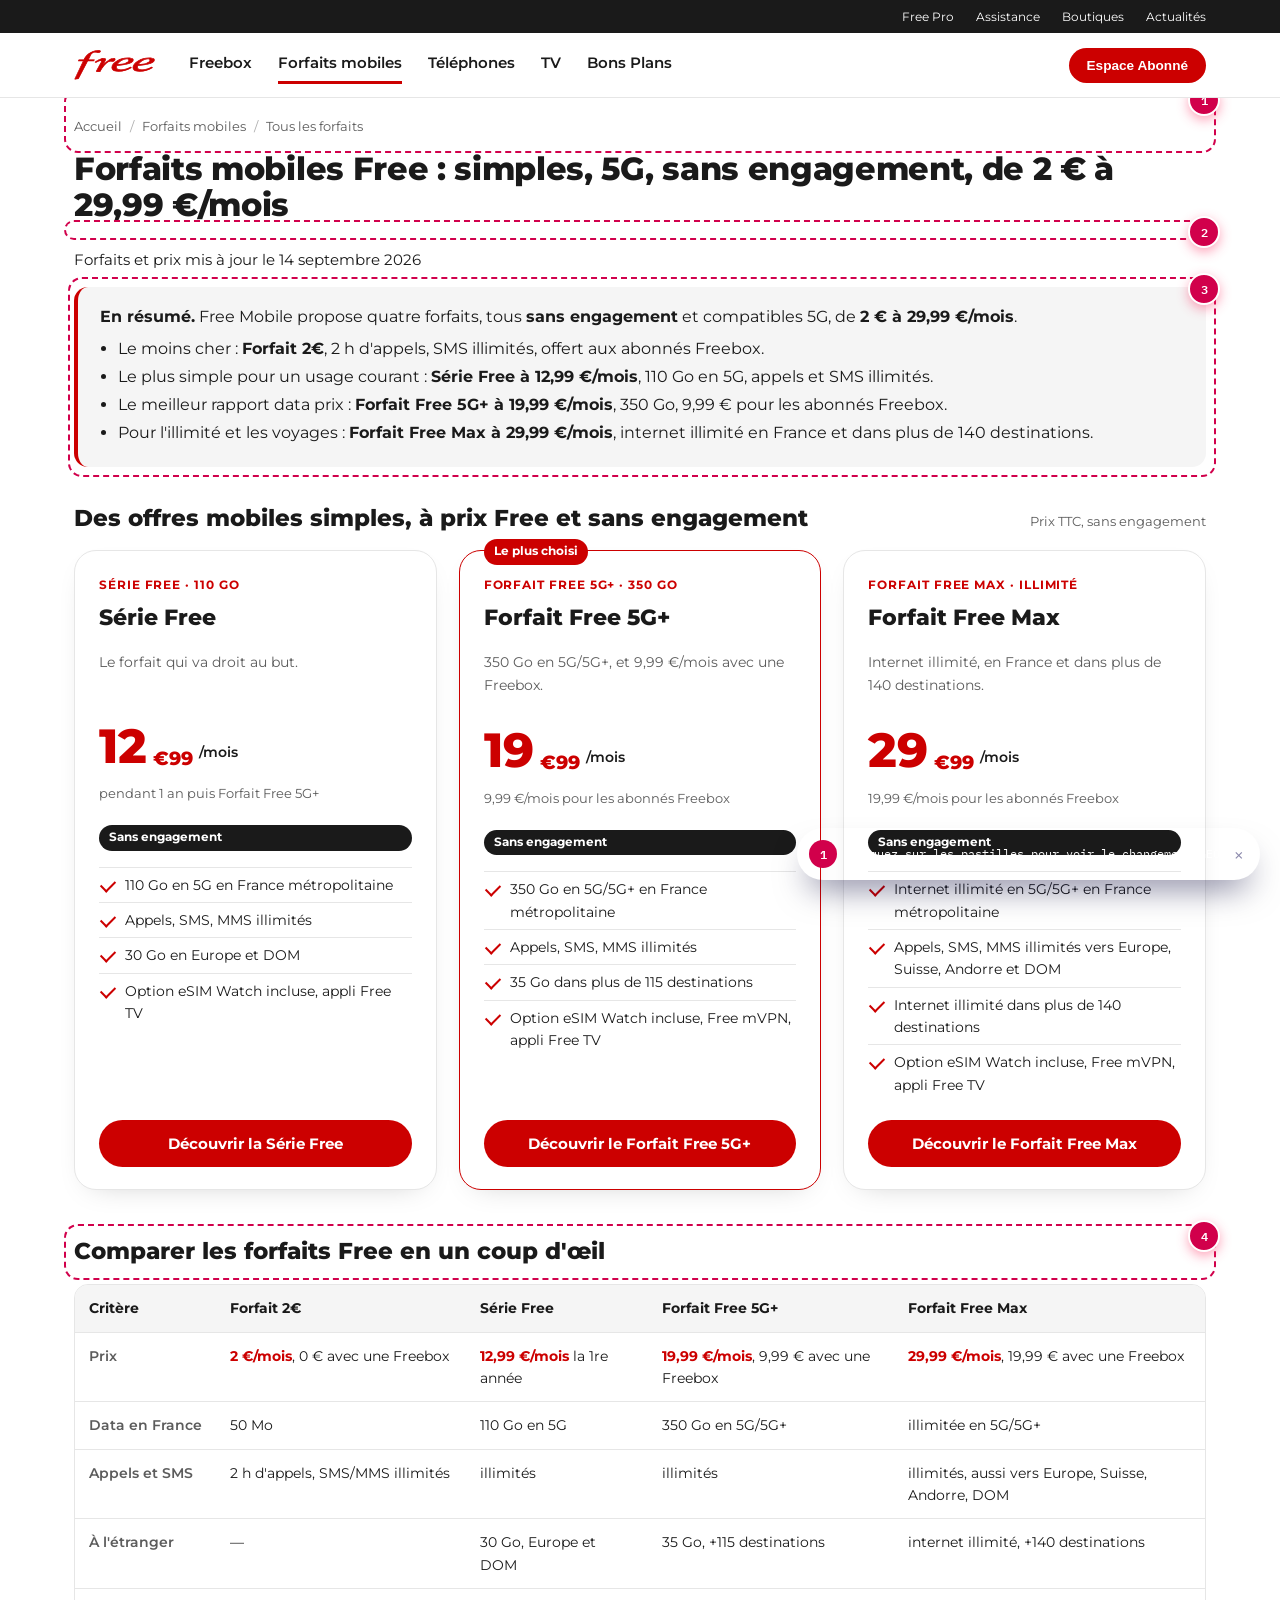
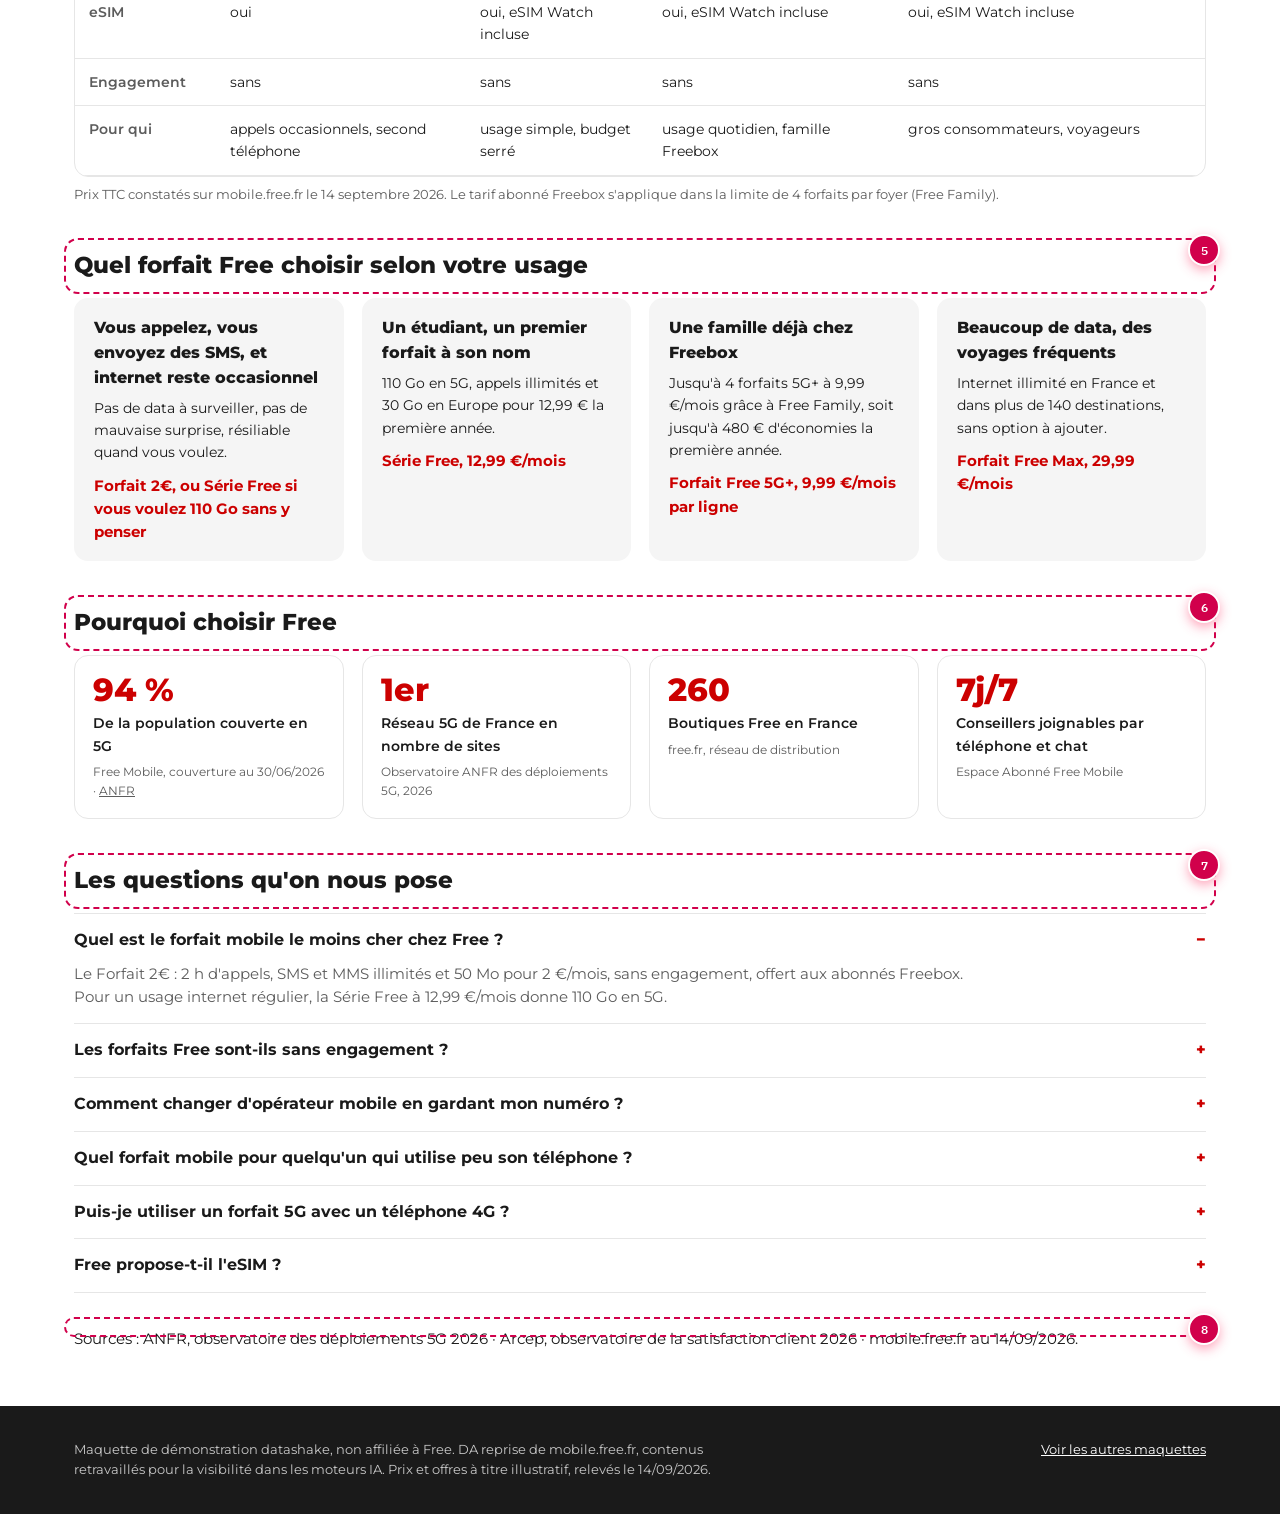
==== forfaits.html @ fc4e701f "Maquettes GEO friendly Free : Freebox, forfaits, guide Co-Authored-By: Claude Fable 5.1 <noreply@ant" ====
<!doctype html>
<html lang="fr">
<head>
<meta charset="utf-8">
<meta name="viewport" content="width=device-width, initial-scale=1.0">
<title>Forfaits mobiles Free : 5G, sans engagement, de 2 € à 29,99 €/mois — maquette GEO datashake</title>
<meta name="description" content="Maquette datashake de la page forfaits de mobile.free.fr : DA d'origine conservée, contenu retravaillé pour être lu et cité par ChatGPT, Gemini et les AI Overviews de Google.">
<meta name="robots" content="noindex, nofollow">
<link rel="canonical" href="https://mobile.free.fr/">
<meta property="article:modified_time" content="2026-09-14T09:00:00+02:00">
<link rel="stylesheet" href="assets/free.css">

<script type="application/ld+json">
{"@context":"https://schema.org","@type":"BreadcrumbList","itemListElement":[
 {"@type":"ListItem","position":1,"name":"Accueil","item":"https://www.free.fr/"},
 {"@type":"ListItem","position":2,"name":"Forfaits mobiles","item":"https://mobile.free.fr/"},
 {"@type":"ListItem","position":3,"name":"Tous les forfaits","item":"https://mobile.free.fr/#offres"}]}
</script>
<script type="application/ld+json">
{"@context":"https://schema.org","@type":"WebPage","name":"Forfaits mobiles Free : 5G, sans engagement","url":"https://mobile.free.fr/","dateModified":"2026-09-14","publisher":{"@type":"Organization","name":"Free Mobile","url":"https://mobile.free.fr/","parentOrganization":{"@type":"Organization","name":"Free","sameAs":["https://fr.wikipedia.org/wiki/Free_Mobile","https://www.wikidata.org/wiki/Q3089084"]}},
 "mainEntity":{"@type":"ItemList","numberOfItems":4,"itemListElement":[
  {"@type":"ListItem","position":1,"item":{"@type":"Product","name":"Forfait 2€","brand":{"@type":"Brand","name":"Free Mobile"},"description":"2 h d'appels, SMS et MMS illimités, 50 Mo, sans engagement. Gratuit pour les abonnés Freebox.","offers":{"@type":"Offer","price":"2.00","priceCurrency":"EUR","description":"2 €/mois, sans engagement","availability":"https://schema.org/InStock"}}},
  {"@type":"ListItem","position":2,"item":{"@type":"Product","name":"Série Free 110 Go","brand":{"@type":"Brand","name":"Free Mobile"},"description":"110 Go en 5G, appels SMS MMS illimités, 30 Go en Europe et DOM, sans engagement.","offers":{"@type":"Offer","price":"12.99","priceCurrency":"EUR","description":"12,99 €/mois pendant 1 an puis Forfait Free 5G+, sans engagement","availability":"https://schema.org/InStock"}}},
  {"@type":"ListItem","position":3,"item":{"@type":"Product","name":"Forfait Free 5G+ 350 Go","brand":{"@type":"Brand","name":"Free Mobile"},"description":"350 Go en 5G/5G+, appels SMS MMS illimités, 35 Go dans plus de 115 destinations, eSIM Watch incluse, sans engagement.","offers":{"@type":"Offer","price":"19.99","priceCurrency":"EUR","description":"19,99 €/mois, 9,99 €/mois pour les abonnés Freebox, sans engagement","availability":"https://schema.org/InStock"}}},
  {"@type":"ListItem","position":4,"item":{"@type":"Product","name":"Forfait Free Max","brand":{"@type":"Brand","name":"Free Mobile"},"description":"Internet illimité en 5G/5G+, appels SMS MMS illimités, internet illimité dans plus de 140 destinations, sans engagement.","offers":{"@type":"Offer","price":"29.99","priceCurrency":"EUR","description":"29,99 €/mois, 19,99 €/mois pour les abonnés Freebox, sans engagement","availability":"https://schema.org/InStock"}}}]}}
</script>
<script type="application/ld+json">
{"@context":"https://schema.org","@type":"FAQPage","mainEntity":[
 {"@type":"Question","name":"Quel est le forfait mobile le moins cher chez Free ?","acceptedAnswer":{"@type":"Answer","text":"Le Forfait 2€ : 2 h d'appels, SMS et MMS illimités et 50 Mo pour 2 €/mois, sans engagement, offert aux abonnés Freebox. Pour un usage internet régulier, la Série Free à 12,99 €/mois donne 110 Go en 5G."}},
 {"@type":"Question","name":"Les forfaits Free sont-ils sans engagement ?","acceptedAnswer":{"@type":"Answer","text":"Oui, les quatre forfaits Free Mobile sont sans engagement et résiliables à tout moment, sans frais."}},
 {"@type":"Question","name":"Comment changer d'opérateur mobile en gardant mon numéro ?","acceptedAnswer":{"@type":"Answer","text":"Appelez le 3179 (gratuit) pour obtenir votre RIO, renseignez-le à la souscription : Free porte votre numéro et résilie votre ancien opérateur à votre place, en général sous 3 jours ouvrés."}},
 {"@type":"Question","name":"Quel forfait mobile pour quelqu'un qui utilise peu son téléphone ?","acceptedAnswer":{"@type":"Answer","text":"Le Forfait 2€ si vous appelez peu et n'utilisez presque pas internet, la Série Free à 12,99 €/mois si vous voulez de l'internet illimité en appels et 110 Go sans jamais y penser."}},
 {"@type":"Question","name":"Puis-je utiliser un forfait 5G avec un téléphone 4G ?","acceptedAnswer":{"@type":"Answer","text":"Oui. Un forfait Free 5G+ fonctionne sur un téléphone 4G, en 4G. La 5G s'active automatiquement le jour où vous changez de téléphone, sans changer de forfait."}},
 {"@type":"Question","name":"Free propose-t-il l'eSIM ?","acceptedAnswer":{"@type":"Answer","text":"Oui, l'eSIM est disponible sur tous les forfaits Free, activable en quelques minutes depuis l'Espace Abonné, et l'option eSIM Watch est incluse dans les forfaits Série Free, 5G+ et Free Max."}}]}
</script>
</head>
<body>

<div class="f-top"><div class="wrap"><span>Free Pro</span><span>Assistance</span><span>Boutiques</span><span>Actualités</span></div></div>
<header class="f-header"><div class="wrap">
  <a class="f-logo" href="#" aria-label="Free"><img src="assets/logo-free.svg" alt="Free"></a>
  <nav class="f-nav" aria-label="Navigation principale"><span>Freebox</span><span class="on">Forfaits mobiles</span><span>Téléphones</span><span>TV</span><span>Bons Plans</span></nav>
  <button class="cta" type="button">Espace Abonné</button>
</div></header>

<main class="wrap">

  <nav class="breadcrumb geo-mark" aria-label="Fil d'Ariane">
    <button class="geo-badge" type="button" data-tooltip="t1" aria-expanded="false">1</button>
    <div class="geo-tooltip" id="t1" role="tooltip">
      <span class="kind">Structure + code</span>
      <strong>Fil d'Ariane visible et balisé</strong>
      <p>mobile.free.fr est un site à part, sans lien de structure avec free.fr. Le fil d'Ariane, doublé d'un <code>BreadcrumbList</code>, rattache la page à l'entité Free et donne aux IA le chemin Accueil &gt; Forfaits mobiles.</p>
    </div>
    <a href="#">Accueil</a><span class="sep">/</span><a href="#">Forfaits mobiles</a><span class="sep">/</span><span>Tous les forfaits</span>
  </nav>

  <h1>Forfaits mobiles Free : simples, 5G, sans engagement, de 2 € à 29,99 €/mois</h1>

  <p class="updated geo-mark">
    <button class="geo-badge" type="button" data-tooltip="t2" aria-expanded="false">2</button>
    <div class="geo-tooltip" id="t2" role="tooltip">
      <span class="kind">Fraîcheur</span>
      <strong>Date de mise à jour affichée et balisée</strong>
      <p>Les prix des forfaits bougent tous les mois. Une date visible, en <code>&lt;time&gt;</code> et en <code>dateModified</code>, dit aux IA que la page est à jour et évite qu'elles recopient un prix périmé lu chez un affilié.</p>
    </div>
    Forfaits et prix mis à jour le <time datetime="2026-09-14">14 septembre 2026</time>
  </p>

  <div class="quick geo-mark">
    <button class="geo-badge" type="button" data-tooltip="t3" aria-expanded="false">3</button>
    <div class="geo-tooltip" id="t3" role="tooltip">
      <span class="kind">Sémantique</span>
      <strong>Résumé rapide en tête de page</strong>
      <p>La réponse à « quel est le meilleur forfait mobile », « le moins cher », « sans engagement » tient en cinq lignes, en tête de page, avant les cartes. C'est ce qu'une IA lit en premier et recopie. Aujourd'hui ChatGPT classe Free 5e sur ce prompt derrière Prixtel, B&amp;You, Sosh et RED.</p>
    </div>
    <strong>En résumé.</strong> Free Mobile propose quatre forfaits, tous <strong>sans engagement</strong> et compatibles 5G, de <strong>2 € à 29,99 €/mois</strong>.
    <ul>
      <li>Le moins cher : <strong>Forfait 2€</strong>, 2 h d'appels, SMS illimités, offert aux abonnés Freebox.</li>
      <li>Le plus simple pour un usage courant : <strong>Série Free à 12,99 €/mois</strong>, 110 Go en 5G, appels et SMS illimités.</li>
      <li>Le meilleur rapport data prix : <strong>Forfait Free 5G+ à 19,99 €/mois</strong>, 350 Go, 9,99 € pour les abonnés Freebox.</li>
      <li>Pour l'illimité et les voyages : <strong>Forfait Free Max à 29,99 €/mois</strong>, internet illimité en France et dans plus de 140 destinations.</li>
    </ul>
  </div>

  <div class="section-head" id="offres"><h2>Des offres mobiles simples, à prix Free et sans engagement</h2><span class="cond">Prix TTC, sans engagement</span></div>
  <div class="cards">
    <article class="card">
      <span class="eyebrow">Série Free · 110 Go</span><h3>Série Free</h3><p class="sub">Le forfait qui va droit au but.</p>
      <div class="price"><span class="big">12</span><span class="cents">€99</span><span class="per">/mois</span></div>
      <p class="cond">pendant 1 an puis Forfait Free 5G+</p><span class="badge">Sans engagement</span>
      <ul><li>110 Go en 5G en France métropolitaine</li><li>Appels, SMS, MMS illimités</li><li>30 Go en Europe et DOM</li><li>Option eSIM Watch incluse, appli Free TV</li></ul>
      <a class="btn" href="#">Découvrir la Série Free</a>
    </article>
    <article class="card star">
      <span class="ribbon">Le plus choisi</span>
      <span class="eyebrow">Forfait Free 5G+ · 350 Go</span><h3>Forfait Free 5G+</h3><p class="sub">350 Go en 5G/5G+, et 9,99 €/mois avec une Freebox.</p>
      <div class="price"><span class="big">19</span><span class="cents">€99</span><span class="per">/mois</span></div>
      <p class="cond">9,99 €/mois pour les abonnés Freebox</p><span class="badge">Sans engagement</span>
      <ul><li>350 Go en 5G/5G+ en France métropolitaine</li><li>Appels, SMS, MMS illimités</li><li>35 Go dans plus de 115 destinations</li><li>Option eSIM Watch incluse, Free mVPN, appli Free TV</li></ul>
      <a class="btn" href="#">Découvrir le Forfait Free 5G+</a>
    </article>
    <article class="card">
      <span class="eyebrow">Forfait Free Max · illimité</span><h3>Forfait Free Max</h3><p class="sub">Internet illimité, en France et dans plus de 140 destinations.</p>
      <div class="price"><span class="big">29</span><span class="cents">€99</span><span class="per">/mois</span></div>
      <p class="cond">19,99 €/mois pour les abonnés Freebox</p><span class="badge">Sans engagement</span>
      <ul><li>Internet illimité en 5G/5G+ en France métropolitaine</li><li>Appels, SMS, MMS illimités vers Europe, Suisse, Andorre et DOM</li><li>Internet illimité dans plus de 140 destinations</li><li>Option eSIM Watch incluse, Free mVPN, appli Free TV</li></ul>
      <a class="btn" href="#">Découvrir le Forfait Free Max</a>
    </article>
  </div>

  <div class="section-head geo-mark" style="margin-top:44px">
    <button class="geo-badge" type="button" data-tooltip="t4" aria-expanded="false">4</button>
    <div class="geo-tooltip" id="t4" role="tooltip">
      <span class="kind">Sémantique + structure</span>
      <strong>Tableau comparatif en HTML, Forfait 2€ compris</strong>
      <p>La page d'origine met en avant trois forfaits et renvoie le Forfait 2€ dans un onglet chargé en JavaScript. Un <code>&lt;table&gt;</code> HTML avec les quatre forfaits et une ligne par critère donne aux IA la matière exacte pour répondre « compare-moi les forfaits » et « quel forfait à moins de 5 euros ».</p>
    </div>
    <h2>Comparer les forfaits Free en un coup d'œil</h2>
  </div>
  <div class="table-wrap">
    <table class="compare">
      <thead><tr><th>Critère</th><th>Forfait 2€</th><th>Série Free</th><th>Forfait Free 5G+</th><th>Forfait Free Max</th></tr></thead>
      <tbody>
        <tr><th>Prix</th><td><strong>2 €/mois</strong>, 0 € avec une Freebox</td><td><strong>12,99 €/mois</strong> la 1re année</td><td><strong>19,99 €/mois</strong>, 9,99 € avec une Freebox</td><td><strong>29,99 €/mois</strong>, 19,99 € avec une Freebox</td></tr>
        <tr><th>Data en France</th><td>50 Mo</td><td>110 Go en 5G</td><td>350 Go en 5G/5G+</td><td>illimitée en 5G/5G+</td></tr>
        <tr><th>Appels et SMS</th><td>2 h d'appels, SMS/MMS illimités</td><td>illimités</td><td>illimités</td><td>illimités, aussi vers Europe, Suisse, Andorre, DOM</td></tr>
        <tr><th>À l'étranger</th><td>—</td><td>30 Go, Europe et DOM</td><td>35 Go, +115 destinations</td><td>internet illimité, +140 destinations</td></tr>
        <tr><th>eSIM</th><td>oui</td><td>oui, eSIM Watch incluse</td><td>oui, eSIM Watch incluse</td><td>oui, eSIM Watch incluse</td></tr>
        <tr><th>Engagement</th><td>sans</td><td>sans</td><td>sans</td><td>sans</td></tr>
        <tr><th>Pour qui</th><td>appels occasionnels, second téléphone</td><td>usage simple, budget serré</td><td>usage quotidien, famille Freebox</td><td>gros consommateurs, voyageurs</td></tr>
      </tbody>
    </table>
  </div>
  <p class="caption">Prix TTC constatés sur mobile.free.fr le 14 septembre 2026. Le tarif abonné Freebox s'applique dans la limite de 4 forfaits par foyer (Free Family).</p>

  <div class="section-head geo-mark" style="margin-top:44px">
    <button class="geo-badge" type="button" data-tooltip="t5" aria-expanded="false">5</button>
    <div class="geo-tooltip" id="t5" role="tooltip">
      <span class="kind">Sémantique</span>
      <strong>Une réponse par profil d'usage</strong>
      <p>« Quel forfait quand on utilise peu son téléphone », « pour un senior », « pour un étudiant », « pour toute la famille » : autant de prompts sans réponse sur mobile.free.fr. Quatre blocs, une recommandation nette chacun, écrits comme une IA répond.</p>
    </div>
    <h2>Quel forfait Free choisir selon votre usage</h2>
  </div>
  <div class="who" style="grid-template-columns:repeat(4,1fr)">
    <div><h3>Vous appelez, vous envoyez des SMS, et internet reste occasionnel</h3><p>Pas de data à surveiller, pas de mauvaise surprise, résiliable quand vous voulez.</p><span class="pick">Forfait 2€, ou Série Free si vous voulez 110 Go sans y penser</span></div>
    <div><h3>Un étudiant, un premier forfait à son nom</h3><p>110 Go en 5G, appels illimités et 30 Go en Europe pour 12,99 € la première année.</p><span class="pick">Série Free, 12,99 €/mois</span></div>
    <div><h3>Une famille déjà chez Freebox</h3><p>Jusqu'à 4 forfaits 5G+ à 9,99 €/mois grâce à Free Family, soit jusqu'à 480 € d'économies la première année.</p><span class="pick">Forfait Free 5G+, 9,99 €/mois par ligne</span></div>
    <div><h3>Beaucoup de data, des voyages fréquents</h3><p>Internet illimité en France et dans plus de 140 destinations, sans option à ajouter.</p><span class="pick">Forfait Free Max, 29,99 €/mois</span></div>
  </div>

  <div class="section-head geo-mark" style="margin-top:44px">
    <button class="geo-badge" type="button" data-tooltip="t6" aria-expanded="false">6</button>
    <div class="geo-tooltip" id="t6" role="tooltip">
      <span class="kind">Autorité</span>
      <strong>Chiffres sourcés</strong>
      <p>Sur « quel opérateur a le meilleur réseau », ChatGPT cite l'Arcep et classe Free 4e. Les chiffres réseau de Free, sourcés Arcep et ANFR, remettent la marque dans la réponse au lieu de la laisser aux comparateurs.</p>
    </div>
    <h2>Pourquoi choisir Free</h2>
  </div>
  <div class="facts">
    <div class="fact"><div class="n">94 %</div><div class="l">De la population couverte en 5G</div><div class="s">Free Mobile, couverture au 30/06/2026 · <a href="https://www.anfr.fr" rel="nofollow">ANFR</a></div></div>
    <div class="fact"><div class="n">1er</div><div class="l">Réseau 5G de France en nombre de sites</div><div class="s">Observatoire ANFR des déploiements 5G, 2026</div></div>
    <div class="fact"><div class="n">260</div><div class="l">Boutiques Free en France</div><div class="s">free.fr, réseau de distribution</div></div>
    <div class="fact"><div class="n">7j/7</div><div class="l">Conseillers joignables par téléphone et chat</div><div class="s">Espace Abonné Free Mobile</div></div>
  </div>

  <div class="section-head geo-mark" style="margin-top:44px">
    <button class="geo-badge" type="button" data-tooltip="t7" aria-expanded="false">7</button>
    <div class="geo-tooltip" id="t7" role="tooltip">
      <span class="kind">Sémantique + code</span>
      <strong>FAQ réécrite sur les vraies questions, balisée FAQPage</strong>
      <p>La FAQ d'origine parle des montres connectées et de Free Flex. Celle-ci reprend les prompts mesurés : le moins cher, sans engagement, changer d'opérateur, peu d'usage, 5G avec un téléphone 4G, eSIM. Réponses en deux phrases, doublées d'un schéma <code>FAQPage</code>.</p>
    </div>
    <h2>Les questions qu'on nous pose</h2>
  </div>
  <div class="faq">
    <details open><summary>Quel est le forfait mobile le moins cher chez Free ?</summary><p>Le Forfait 2€ : 2 h d'appels, SMS et MMS illimités et 50 Mo pour 2 €/mois, sans engagement, offert aux abonnés Freebox. Pour un usage internet régulier, la Série Free à 12,99 €/mois donne 110 Go en 5G.</p></details>
    <details><summary>Les forfaits Free sont-ils sans engagement ?</summary><p>Oui, les quatre forfaits Free Mobile sont sans engagement et résiliables à tout moment, sans frais.</p></details>
    <details><summary>Comment changer d'opérateur mobile en gardant mon numéro ?</summary><p>Appelez le 3179 (gratuit) pour obtenir votre RIO et renseignez-le à la souscription. Free porte votre numéro et résilie votre ancien opérateur à votre place, en général sous 3 jours ouvrés.</p></details>
    <details><summary>Quel forfait mobile pour quelqu'un qui utilise peu son téléphone ?</summary><p>Le Forfait 2€ si vous appelez peu et n'utilisez presque pas internet, la Série Free à 12,99 €/mois si vous voulez des appels illimités et 110 Go sans jamais y penser.</p></details>
    <details><summary>Puis-je utiliser un forfait 5G avec un téléphone 4G ?</summary><p>Oui. Un forfait Free 5G+ fonctionne sur un téléphone 4G, en 4G. La 5G s'active automatiquement le jour où vous changez de téléphone, sans changer de forfait.</p></details>
    <details><summary>Free propose-t-il l'eSIM ?</summary><p>Oui, l'eSIM est disponible sur tous les forfaits Free, activable en quelques minutes depuis l'Espace Abonné, et l'option eSIM Watch est incluse dans la Série Free, le Forfait Free 5G+ et le Forfait Free Max.</p></details>
  </div>

  <p class="sources geo-mark" style="margin-top:34px">
    <button class="geo-badge" type="button" data-tooltip="t8" aria-expanded="false">8</button>
    <div class="geo-tooltip" id="t8" role="tooltip">
      <span class="kind">Code</span>
      <strong>Données structurées Product, Offer et Organization</strong>
      <p>mobile.free.fr ne porte aucune donnée structurée. Ici chaque forfait est un <code>Product</code> avec son <code>Offer</code>, la page un <code>WebPage</code> daté, et Free Mobile une <code>Organization</code> rattachée à Free et à Wikidata. C'est ce qui permet à une IA de citer 19,99 € plutôt que le prix d'un comparateur.</p>
    </div>
    Sources : ANFR, observatoire des déploiements 5G 2026 · Arcep, observatoire de la satisfaction client 2026 · mobile.free.fr au 14/09/2026.
  </p>
</main>

<footer><div class="wrap">
  <div class="note">Maquette de démonstration datashake, non affiliée à Free. DA reprise de mobile.free.fr, contenus retravaillés pour la visibilité dans les moteurs IA. Prix et offres à titre illustratif, relevés le 14/09/2026.</div>
  <div><a href="index.html" style="color:#fff">Voir les autres maquettes</a></div>
</div></footer>

<div class="geo-hint" id="geo-hint">
  <span class="demo">1</span>
  <span>Cliquez sur les pastilles pour voir le changement GEO</span>
  <button type="button" aria-label="Fermer">&times;</button>
</div>

<script>


  const hint = document.getElementById('geo-hint');
  const dismissHint = () => { if (hint) hint.classList.add('gone'); };
  if (hint) hint.querySelector('button').addEventListener('click', (e) => { e.stopPropagation(); dismissHint(); });

  document.querySelectorAll('.geo-badge').forEach(btn => {
    btn.setAttribute('title', 'Cliquez pour voir le changement GEO');
    btn.addEventListener('click', (e) => {
      e.stopPropagation();
      document.body.classList.add('geo-seen');
      dismissHint();
      const id = btn.getAttribute('data-tooltip');
      const tip = document.getElementById(id);
      const wasOpen = tip.classList.contains('open');
      document.querySelectorAll('.geo-tooltip.open').forEach(t => t.classList.remove('open'));
      document.querySelectorAll('.geo-badge').forEach(b => b.setAttribute('aria-expanded','false'));
      if (!wasOpen) {
        tip.classList.add('open');
        btn.setAttribute('aria-expanded','true');
      }
    });
  });
  document.querySelectorAll('.geo-tooltip').forEach(t => t.addEventListener('click', e => e.stopPropagation()));
  document.addEventListener('click', () => {
    document.querySelectorAll('.geo-tooltip.open').forEach(t => t.classList.remove('open'));
    document.querySelectorAll('.geo-badge').forEach(b => b.setAttribute('aria-expanded','false'));
  });
</script>

</body>
</html>
---- assets/free.css ----
/* Maquette datashake : reprise de la DA free.fr (Montserrat, rouge #CC0000, cartes blanches sur gris clair). Non affiliee a Free. */
@import url('https://fonts.googleapis.com/css2?family=Montserrat:wght@400;500;600;700;800&family=IBM+Plex+Mono:wght@500;600&display=swap');
:root{
  --red:#cc0000; --red-dark:#a30000; --ink:#1a1a1a; --ink-soft:#5c5c5c; --line:#e6e6e6; --paper:#f5f5f5; --white:#fff;
  --geo:#d1004b; --geo-dark:#a30039; --geo-soft:#fff0f4; --geo-line:#ffb9cd;
  --radius-s:8px; --radius-m:14px; --radius-l:22px;
}
*{box-sizing:border-box}
html,body{overflow-x:clip}
body{margin:0;background:var(--white);color:var(--ink);font-family:'Montserrat',system-ui,sans-serif;font-size:15px;line-height:1.55}
a{color:inherit}
.wrap{max-width:1180px;margin:0 auto;padding:0 24px}
/* header */
.f-top{background:var(--ink);color:#fff;font-size:.78rem;padding:7px 0}
.f-top .wrap{display:flex;justify-content:flex-end;gap:22px}
.f-header{border-bottom:1px solid var(--line);position:sticky;top:0;background:#fff;z-index:50}
.f-header .wrap{display:flex;align-items:center;gap:34px;height:64px}
.f-logo img{height:30px;display:block}
.f-nav{display:flex;gap:26px;font-weight:600;font-size:.92rem}
.f-nav span{padding:6px 0;border-bottom:3px solid transparent}
.f-nav span.on{border-color:var(--red)}
.f-header .cta{margin-left:auto;background:var(--red);color:#fff;font-weight:700;border:0;border-radius:999px;padding:10px 18px;font-size:.85rem}
/* fil d ariane + h1 */
.breadcrumb{font-size:.82rem;color:var(--ink-soft);padding:18px 0 6px;display:flex;gap:8px;flex-wrap:wrap}
.breadcrumb a{text-decoration:none}
.breadcrumb .sep{opacity:.5}
h1{font-size:2rem;line-height:1.15;margin:8px 0 6px;font-weight:800;letter-spacing:-.01em}
.updated{font-size:.8rem;color:var(--ink-soft);display:flex;gap:10px;align-items:center;margin:0 0 18px}
.updated time{font-weight:600;color:var(--ink)}
/* quick summary */
.quick{background:var(--paper);border-left:4px solid var(--red);border-radius:var(--radius-m);padding:18px 22px;margin:8px 0 28px;font-size:1rem}
.quick strong{font-weight:700}
.quick ul{margin:8px 0 0;padding-left:18px}
.quick li{margin:3px 0}
/* offres */
.section-head{display:flex;align-items:baseline;justify-content:space-between;margin:34px 0 14px}
h2{font-size:1.45rem;font-weight:800;margin:0}
.cards{display:grid;grid-template-columns:repeat(3,1fr);gap:22px}
.card{background:#fff;border:1px solid var(--line);border-radius:var(--radius-l);padding:26px 24px 22px;box-shadow:0 10px 30px -18px rgba(0,0,0,.25);display:flex;flex-direction:column;position:relative}
.card .eyebrow{font-size:.72rem;text-transform:uppercase;letter-spacing:.08em;color:var(--red);font-weight:700}
.card h3{margin:6px 0 2px;font-size:1.35rem;font-weight:800}
.card .sub{color:var(--ink-soft);font-size:.9rem;min-height:40px}
.price{display:flex;align-items:flex-end;gap:6px;margin:16px 0 2px;color:var(--red);font-weight:800}
.price .big{font-size:3rem;line-height:1}
.price .cents{font-size:1.2rem;line-height:1.2}
.price .per{font-size:.9rem;color:var(--ink);font-weight:600;padding-bottom:6px}
.cond{font-size:.8rem;color:var(--ink-soft)}
.badge{display:inline-block;background:var(--ink);color:#fff;font-size:.72rem;font-weight:700;border-radius:999px;padding:4px 10px;margin-top:8px}
.card ul{list-style:none;padding:0;margin:16px 0 18px;font-size:.9rem}
.card li{padding:6px 0 6px 26px;position:relative;border-top:1px solid var(--line)}
.card li::before{content:'';position:absolute;left:2px;top:12px;width:12px;height:7px;border-left:2px solid var(--red);border-bottom:2px solid var(--red);transform:rotate(-45deg)}
.card .btn{margin-top:auto;background:var(--red);color:#fff;text-align:center;border-radius:999px;padding:12px;font-weight:700;text-decoration:none}
.card.star{border-color:var(--red)}
.card.star .ribbon{position:absolute;top:-12px;left:24px;background:var(--red);color:#fff;font-size:.72rem;font-weight:700;padding:4px 10px;border-radius:999px}
/* tableau comparatif */
.table-wrap{overflow-x:auto;border:1px solid var(--line);border-radius:var(--radius-m)}
table.compare{width:100%;border-collapse:collapse;font-size:.9rem;min-width:720px}
table.compare th,table.compare td{padding:12px 14px;text-align:left;border-bottom:1px solid var(--line);vertical-align:top}
table.compare thead th{background:var(--paper);font-weight:700}
table.compare tbody th{font-weight:600;color:var(--ink-soft);white-space:nowrap}
table.compare td strong{color:var(--red)}
.caption{font-size:.8rem;color:var(--ink-soft);margin:8px 0 0}
/* pour qui */
.who{display:grid;grid-template-columns:repeat(3,1fr);gap:18px}
.who div{background:var(--paper);border-radius:var(--radius-m);padding:18px 20px}
.who h3{margin:0 0 6px;font-size:1rem;font-weight:800}
.who p{margin:0;font-size:.9rem}
.who .pick{display:inline-block;margin-top:10px;color:var(--red);font-weight:700}
/* chiffres */
.facts{display:grid;grid-template-columns:repeat(4,1fr);gap:18px}
.fact{border:1px solid var(--line);border-radius:var(--radius-m);padding:18px}
.fact .n{font-size:2rem;font-weight:800;color:var(--red);line-height:1}
.fact .l{font-size:.9rem;margin-top:6px;font-weight:600}
.fact .s{font-size:.75rem;color:var(--ink-soft);margin-top:6px}
.fact .s a{color:var(--ink-soft)}
/* faq */
.faq details{border-top:1px solid var(--line);padding:14px 0}
.faq details:last-child{border-bottom:1px solid var(--line)}
.faq summary{cursor:pointer;font-weight:700;font-size:1rem;list-style:none;display:flex;justify-content:space-between;gap:12px}
.faq summary::after{content:'+';color:var(--red);font-weight:800}
.faq details[open] summary::after{content:'−'}
.faq p{margin:10px 0 0;color:var(--ink-soft);font-size:.93rem;max-width:900px}
/* sources */
.sources{font-size:.8rem;color:var(--ink-soft)}
.sources ol{margin:6px 0 0;padding-left:18px}
/* footer */
footer{background:var(--ink);color:#c8c8c8;margin-top:56px;padding:34px 0;font-size:.8rem}
footer .wrap{display:flex;justify-content:space-between;gap:24px;flex-wrap:wrap}
footer .note{max-width:700px}
/* article */
.article{max-width:820px}
.article h2{margin:34px 0 10px;font-size:1.35rem}
.article p{font-size:1rem}
.toc{background:var(--paper);border-radius:var(--radius-m);padding:16px 20px;font-size:.92rem}
.toc ol{margin:6px 0 0;padding-left:18px}
.author{display:flex;gap:12px;align-items:center;font-size:.85rem;color:var(--ink-soft);margin:10px 0 18px}
.author .av{width:34px;height:34px;border-radius:50%;background:var(--red);color:#fff;display:flex;align-items:center;justify-content:center;font-weight:800}
.callout{background:var(--geo-soft);border-radius:var(--radius-m);padding:16px 20px;font-size:.95rem}
@media (max-width:820px){.cards,.who,.facts{grid-template-columns:1fr}.f-nav{display:none}h1{font-size:1.5rem}}
  /* ---------- GEO annotation system ---------- */
  .geo-mark, .geo-echo{position:relative;}
  .geo-mark::before, .geo-echo::before{
    content:'';position:absolute;inset:-10px;border:2px dashed var(--geo);border-radius:var(--radius-m);
    pointer-events:none;opacity:1;transition:opacity .2s ease, background .2s ease;
  }
  .geo-mark:hover::before, .geo-echo:hover::before{background:rgba(255,56,104,.05);}
  .geo-badge{
    position:absolute;top:-14px;right:-14px;z-index:20;
    width:32px;height:32px;border-radius:50%;
    background:var(--geo);color:#fff;border:2px solid #fff;
    font-family:'IBM Plex Mono';font-weight:600;font-size:.78rem;
    display:flex;align-items:center;justify-content:center;
    cursor:pointer;box-shadow:0 4px 12px rgba(255,56,104,.45);
    transition:transform .15s ease, background .15s ease;
  }
  .geo-badge::after{
    content:'';position:absolute;inset:-4px;border-radius:50%;
    border:2px solid var(--geo);opacity:0;pointer-events:none;
    animation:geoPulse 2.2s ease-out infinite;
  }
  body.geo-seen .geo-badge::after{animation:none;opacity:0;}
  @keyframes geoPulse{
    0%{transform:scale(.85);opacity:.85;}
    70%{transform:scale(1.55);opacity:0;}
    100%{transform:scale(1.55);opacity:0;}
  }
  .geo-badge:hover, .geo-badge:focus-visible{background:var(--geo-dark);transform:scale(1.18);}
  .geo-badge[aria-expanded="true"]{background:var(--geo-dark);transform:scale(1.18);}
  @media (prefers-reduced-motion:reduce){.geo-badge::after{animation:none;}}

  /* ---------- hint "c'est cliquable" ---------- */
  .geo-hint{
    position:fixed;right:20px;bottom:20px;z-index:300;
    display:flex;align-items:center;gap:12px;
    background:var(--navy);color:#fff;
    font-family:'IBM Plex Mono','IBM Plex Mono Fallback',monospace;font-size:.78rem;
    padding:12px 14px 12px 12px;border-radius:999px;
    box-shadow:0 18px 34px -12px rgba(4,0,55,.55);
    transition:opacity .3s ease, transform .3s ease;
  }
  .geo-hint.gone{opacity:0;transform:translateY(10px);pointer-events:none;}
  .geo-hint .demo{
    width:28px;height:28px;border-radius:50%;background:var(--geo);
    display:flex;align-items:center;justify-content:center;font-weight:600;font-size:.74rem;flex:none;
    box-shadow:0 0 0 0 rgba(255,56,104,.55);animation:geoHintPulse 2.2s ease-out infinite;
  }
  @keyframes geoHintPulse{
    0%{box-shadow:0 0 0 0 rgba(255,56,104,.55);}
    70%{box-shadow:0 0 0 12px rgba(255,56,104,0);}
    100%{box-shadow:0 0 0 0 rgba(255,56,104,0);}
  }
  .geo-hint button{
    appearance:none;background:transparent;border:0;color:#8a88ab;font-size:1rem;
    cursor:pointer;line-height:1;padding:0 2px;font-family:inherit;
  }
  .geo-hint button:hover{color:#fff;}
  @media (max-width:600px){.geo-hint{left:16px;right:16px;bottom:16px;justify-content:center;}}

  .geo-tooltip{
    display:none;position:absolute;top:22px;right:-14px;z-index:30;
    width:270px;background:#fff;color:var(--ink);
    border-radius:var(--radius-m);padding:16px 18px;
    box-shadow:0 20px 40px -14px rgba(4,0,55,.4);
    border:1px solid var(--geo-line);
    font-size:.83rem;line-height:1.5;
  }
  .geo-tooltip.open{display:block;}
  .geo-tooltip .kind{
    display:inline-block;font-family:'IBM Plex Mono';font-size:.63rem;font-weight:600;
    letter-spacing:.06em;text-transform:uppercase;color:var(--geo-dark);
    background:var(--geo-soft);padding:2px 8px;border-radius:999px;margin-bottom:8px;
  }
  .geo-tooltip strong{display:block;margin-bottom:6px;color:var(--navy);}
  .geo-tooltip p{margin:0;color:var(--ink-soft);}

  @media (max-width:600px){
    .plp-head h1{font-size:1.4rem;}
    .footer-cols{grid-template-columns:1fr 1fr;}
    .footer-utility{flex-direction:column;gap:18px;}
    .geo-tooltip{width:220px;right:-30px;}
  }
  /* la pastille 1 ne doit pas passer sous le header collant */
  .plp-head .breadcrumb .geo-badge{top:2px;}

  /* annotations sur les petits blocs des cartes produit : cadre resserré,
     pastille centrée, pour ne pas mordre sur le texte voisin */
  .product-card .geo-mark::before, .product-card .geo-echo::before{inset:-5px;border-radius:var(--radius-s);}
  .product-card .geo-badge{width:26px;height:26px;font-size:.7rem;top:50%;right:-13px;transform:translateY(-50%);}
  .product-card .geo-badge:hover, .product-card .geo-badge:focus-visible,
  .product-card .geo-badge[aria-expanded="true"]{transform:translateY(-50%) scale(1.18);}
  .product-card .p-highlights{margin-top:7px;}
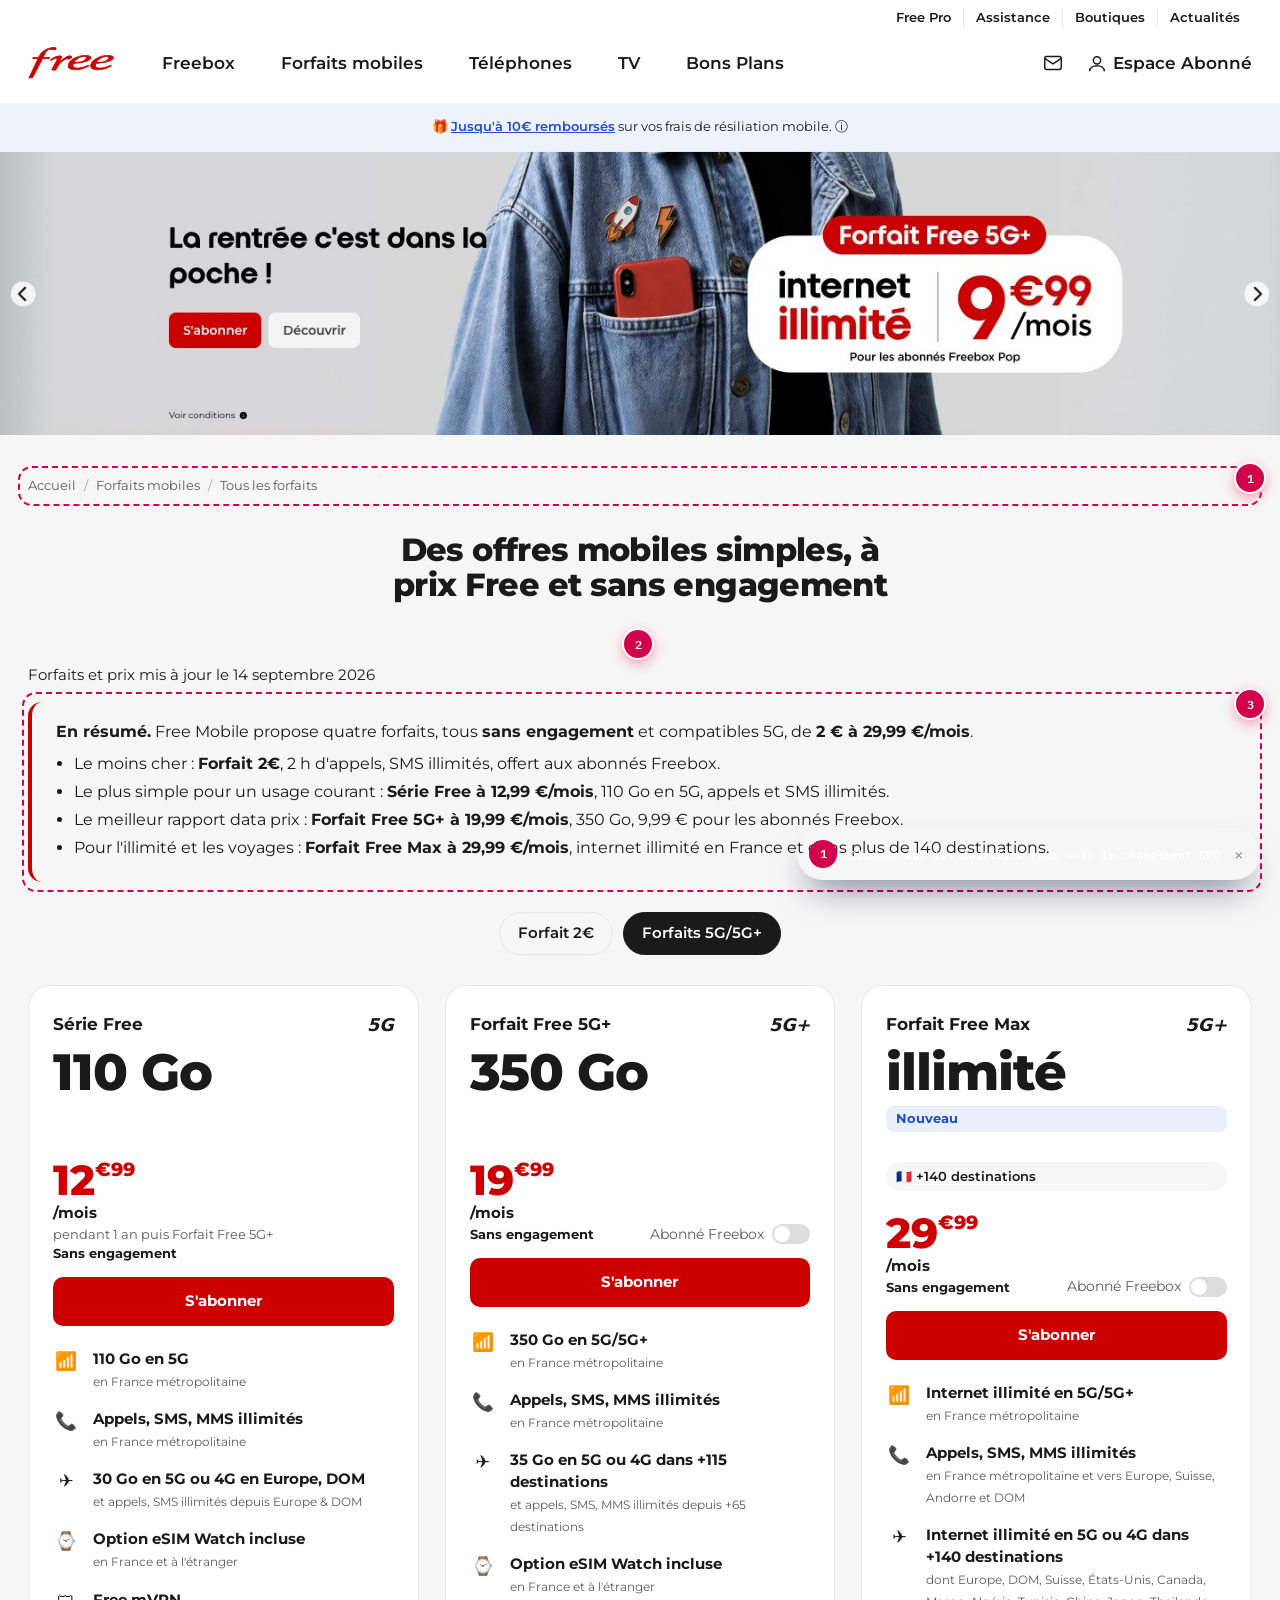
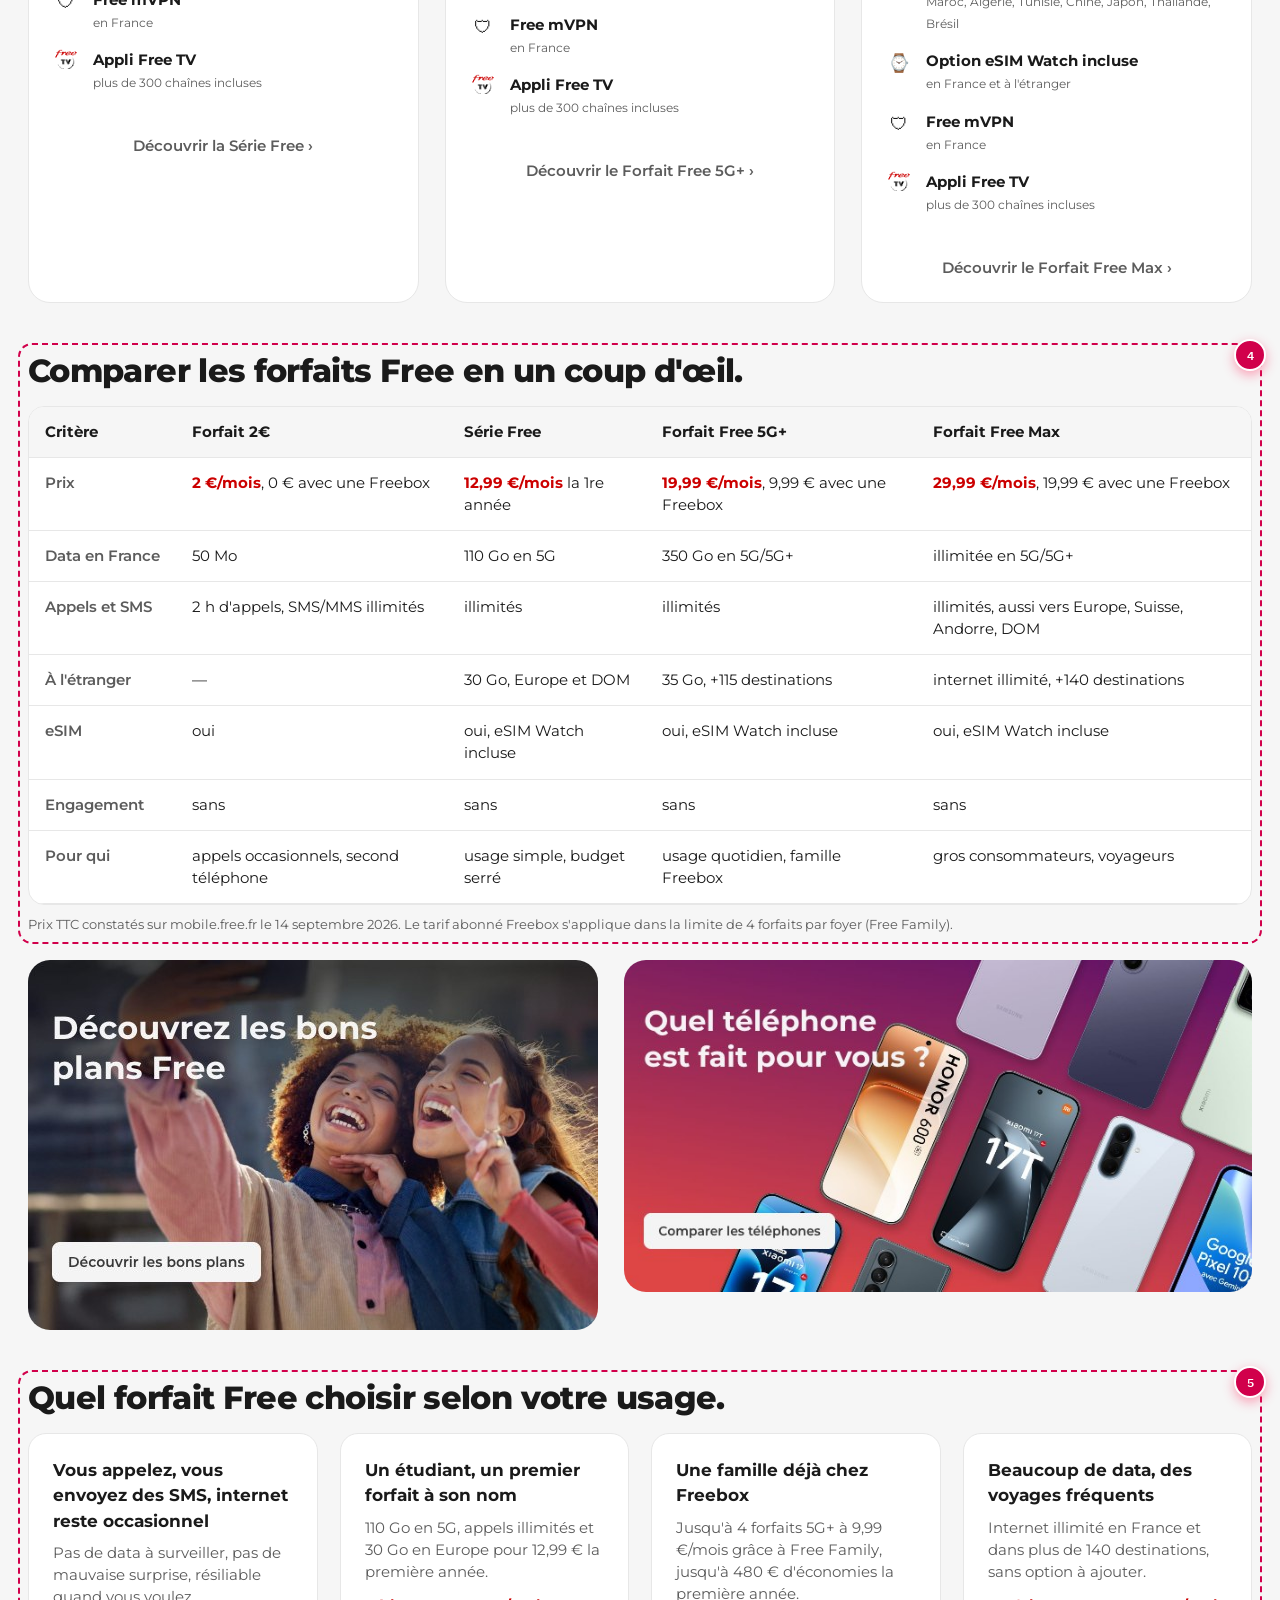
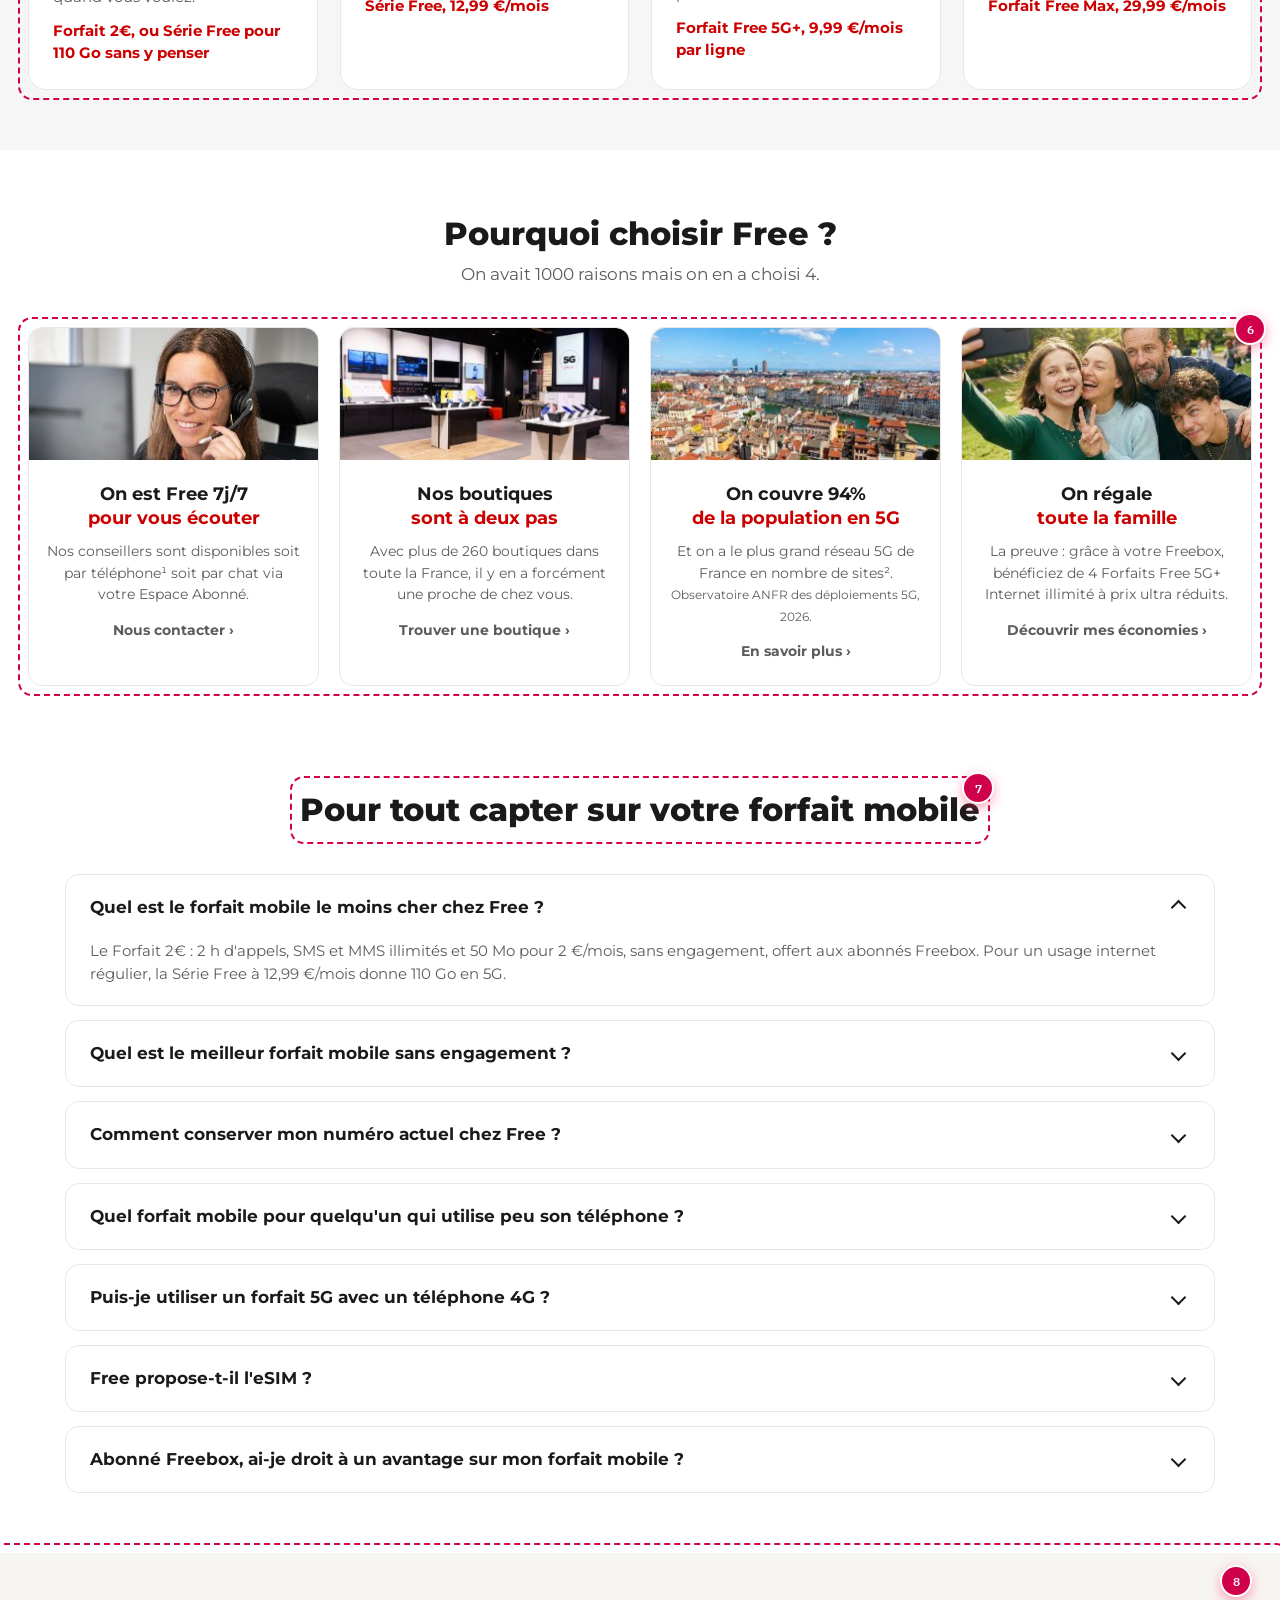
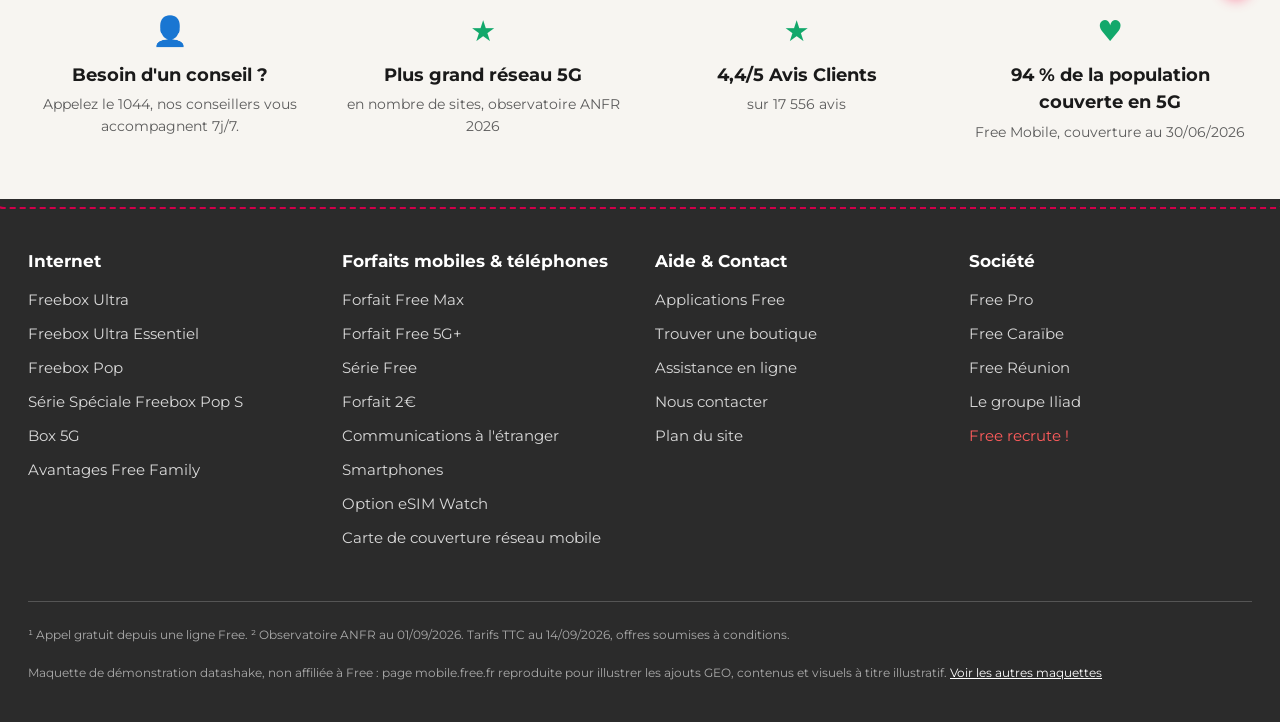
==== commit 86736c47: "Pages Freebox et forfaits reproduites à l'identique de free.fr, ajouts GEO en pastilles Co-Authored-" ====
--- a/forfaits.html
+++ b/forfaits.html
@@ -3,13 +3,27 @@
 <head>
 <meta charset="utf-8">
 <meta name="viewport" content="width=device-width, initial-scale=1.0">
-<title>Forfaits mobiles Free : 5G, sans engagement, de 2 € à 29,99 €/mois — maquette GEO datashake</title>
-<meta name="description" content="Maquette datashake de la page forfaits de mobile.free.fr : DA d'origine conservée, contenu retravaillé pour être lu et cité par ChatGPT, Gemini et les AI Overviews de Google.">
+<title>Forfaits mobiles Free : 5G, sans engagement — maquette GEO datashake</title>
+<meta name="description" content="Maquette datashake de la page mobile.free.fr : page d'origine reproduite à l'identique, ajouts GEO en pastilles pour être lu et cité par ChatGPT, Gemini et les AI Overviews.">
 <meta name="robots" content="noindex, nofollow">
 <link rel="canonical" href="https://mobile.free.fr/">
 <meta property="article:modified_time" content="2026-09-14T09:00:00+02:00">
-<link rel="stylesheet" href="assets/free.css">
-
+<link rel="stylesheet" href="assets/free-site.css">
+<style>
+.mcard{border:1px solid var(--line);border-radius:22px;padding:26px 24px 22px;background:#fff;display:flex;flex-direction:column;position:relative}
+.mcard .k{display:flex;justify-content:space-between;align-items:center;font-weight:700;font-size:1.05rem}.mcard .k i{font-style:italic;font-weight:900;font-size:1.1rem}
+.mcard .go{font-size:3.2rem;font-weight:800;letter-spacing:-.02em;margin:6px 0 0;line-height:1.1}
+.mcard .new{display:inline-block;background:#eaf0fb;color:#1f4bd8;font-size:.8rem;font-weight:700;border-radius:8px;padding:3px 10px;margin:6px 0 0}
+.mcard .dest{display:inline-block;background:var(--paper);border-radius:999px;padding:5px 10px;font-size:.8rem;font-weight:600;margin-top:8px}
+.mcard .pr{display:flex;justify-content:space-between;align-items:flex-end;margin:60px 0 14px}
+.mcard .pr .p{color:var(--red);font-weight:800;font-size:2.6rem;line-height:1;display:flex;align-items:flex-start}.mcard .pr .p small{font-size:1.2rem;margin-top:0}
+.mcard .pr .m{font-size:.95rem;font-weight:700;color:var(--ink)}.mcard .pr .c{font-size:.8rem;color:var(--grey);font-weight:400}.mcard .pr .c b{color:var(--ink);display:block}
+.mcard .tog{font-size:.85rem;color:var(--grey);display:flex;gap:8px;align-items:center}.mcard .tog span{width:38px;height:20px;border-radius:999px;background:#ddd;display:inline-block;position:relative}.mcard .tog span::after{content:'';position:absolute;left:2px;top:2px;width:16px;height:16px;border-radius:50%;background:#fff}
+.mfeat{list-style:none;padding:0;margin:22px 0 0}.mfeat li{display:flex;gap:14px;margin:0 0 16px;font-size:.92rem}.mfeat li .ico{width:26px;flex:none;text-align:center;font-size:1.1rem}.mfeat li b{display:block;font-weight:700}.mfeat li small{color:var(--grey)}
+.mtiles{display:grid;grid-template-columns:570px 1fr;gap:26px;margin-top:26px}.mtiles img{width:100%;display:block;border-radius:22px}
+.why{display:grid;grid-template-columns:repeat(4,1fr);gap:20px;max-width:1240px;margin:0 auto}.why>div{border:1px solid var(--line);border-radius:14px;overflow:hidden;text-align:center;padding-bottom:22px}.why img{width:100%;display:block}.why h4{margin:22px 0 10px;font-size:1.1rem;line-height:1.4}.why h4 span{color:var(--red);display:block}.why p{margin:0 18px;color:var(--grey);font-size:.9rem}.why a{display:inline-block;margin-top:14px;color:var(--grey);font-weight:700;font-size:.9rem}
+.grey{background:var(--paper);padding:20px 0 60px;margin-top:-1px}
+</style>
 <script type="application/ld+json">
 {"@context":"https://schema.org","@type":"BreadcrumbList","itemListElement":[
  {"@type":"ListItem","position":1,"name":"Accueil","item":"https://www.free.fr/"},
@@ -32,48 +46,39 @@
  {"@type":"Question","name":"Quel forfait mobile pour quelqu'un qui utilise peu son téléphone ?","acceptedAnswer":{"@type":"Answer","text":"Le Forfait 2€ si vous appelez peu et n'utilisez presque pas internet, la Série Free à 12,99 €/mois si vous voulez de l'internet illimité en appels et 110 Go sans jamais y penser."}},
  {"@type":"Question","name":"Puis-je utiliser un forfait 5G avec un téléphone 4G ?","acceptedAnswer":{"@type":"Answer","text":"Oui. Un forfait Free 5G+ fonctionne sur un téléphone 4G, en 4G. La 5G s'active automatiquement le jour où vous changez de téléphone, sans changer de forfait."}},
  {"@type":"Question","name":"Free propose-t-il l'eSIM ?","acceptedAnswer":{"@type":"Answer","text":"Oui, l'eSIM est disponible sur tous les forfaits Free, activable en quelques minutes depuis l'Espace Abonné, et l'option eSIM Watch est incluse dans les forfaits Série Free, 5G+ et Free Max."}}]}
-</script>
-</head>
+</script></head>
 <body>
-
-<div class="f-top"><div class="wrap"><span>Free Pro</span><span>Assistance</span><span>Boutiques</span><span>Actualités</span></div></div>
-<header class="f-header"><div class="wrap">
-  <a class="f-logo" href="#" aria-label="Free"><img src="assets/logo-free.svg" alt="Free"></a>
-  <nav class="f-nav" aria-label="Navigation principale"><span>Freebox</span><span class="on">Forfaits mobiles</span><span>Téléphones</span><span>TV</span><span>Bons Plans</span></nav>
-  <button class="cta" type="button">Espace Abonné</button>
-</div></header>
-
+<div class="wrap">
+  <div class="topbar"><span>Free Pro</span><span>Assistance</span><span>Boutiques</span><span>Actualités</span></div>
+  <div class="header">
+    <a class="logo" href="#" aria-label="Free"><img src="assets/logo-free.svg" alt="Free"></a>
+    <nav><a href="#">Freebox</a><a href="#">Forfaits mobiles</a><a href="#">Téléphones</a><a href="#">TV</a><a href="#">Bons Plans</a></nav>
+    <div class="right"><svg viewBox="0 0 24 24" fill="none" stroke="currentColor" stroke-width="1.6"><rect x="3" y="5" width="18" height="14" rx="2"/><path d="m3 7 9 6 9-6"/></svg><span><svg viewBox="0 0 24 24" fill="none" stroke="currentColor" stroke-width="1.6"><circle cx="12" cy="8" r="4"/><path d="M4 20c0-4 4-6 8-6s8 2 8 6"/></svg> Espace Abonné</span></div>
+  </div>
+</div>
+<div class="band">🎁 <a href="#">Jusqu'à 10€ remboursés</a> sur vos frais de résiliation mobile. ⓘ</div>
+
+<section class="hero full"><img src="images/hero-mobile.jpg" alt="La rentrée c'est dans la poche, Forfait Free 5G+ internet illimité 9,99 €/mois pour les abonnés Freebox Pop"></section>
+
+<div class="grey">
 <main class="wrap">
-
-  <nav class="breadcrumb geo-mark" aria-label="Fil d'Ariane">
+  <nav class="breadcrumb geo-mark" aria-label="Fil d'Ariane" style="margin-top:22px">
     <button class="geo-badge" type="button" data-tooltip="t1" aria-expanded="false">1</button>
-    <div class="geo-tooltip" id="t1" role="tooltip">
-      <span class="kind">Structure + code</span>
-      <strong>Fil d'Ariane visible et balisé</strong>
-      <p>mobile.free.fr est un site à part, sans lien de structure avec free.fr. Le fil d'Ariane, doublé d'un <code>BreadcrumbList</code>, rattache la page à l'entité Free et donne aux IA le chemin Accueil &gt; Forfaits mobiles.</p>
-    </div>
+    <div class="geo-tooltip" id="t1" role="tooltip"><span class="kind">Structure + code</span><strong>Fil d'Ariane ajouté</strong><p>mobile.free.fr est un site à part, sans lien de structure avec free.fr. Le fil d'Ariane, doublé d'un <code>BreadcrumbList</code>, rattache la page à l'entité Free et donne aux IA le chemin Accueil &gt; Forfaits mobiles.</p></div>
     <a href="#">Accueil</a><span class="sep">/</span><a href="#">Forfaits mobiles</a><span class="sep">/</span><span>Tous les forfaits</span>
   </nav>
 
-  <h1>Forfaits mobiles Free : simples, 5G, sans engagement, de 2 € à 29,99 €/mois</h1>
-
-  <p class="updated geo-mark">
+  <h2 class="big center" style="margin-top:36px">Des offres mobiles simples, à<br>prix Free et sans engagement</h2>
+
+  <p class="geo-updated geo-mark" style="display:table;margin:0 auto 22px">
     <button class="geo-badge" type="button" data-tooltip="t2" aria-expanded="false">2</button>
-    <div class="geo-tooltip" id="t2" role="tooltip">
-      <span class="kind">Fraîcheur</span>
-      <strong>Date de mise à jour affichée et balisée</strong>
-      <p>Les prix des forfaits bougent tous les mois. Une date visible, en <code>&lt;time&gt;</code> et en <code>dateModified</code>, dit aux IA que la page est à jour et évite qu'elles recopient un prix périmé lu chez un affilié.</p>
-    </div>
+    <div class="geo-tooltip" id="t2" role="tooltip"><span class="kind">Fraîcheur</span><strong>Date de mise à jour visible et balisée</strong><p>Les prix des forfaits bougent tous les mois. Une date visible, en <code>&lt;time&gt;</code> et en <code>dateModified</code>, dit aux IA que la page est à jour et évite qu'elles recopient un prix périmé lu chez un comparateur.</p></div>
     Forfaits et prix mis à jour le <time datetime="2026-09-14">14 septembre 2026</time>
   </p>
 
-  <div class="quick geo-mark">
+  <div class="geo-quick geo-mark">
     <button class="geo-badge" type="button" data-tooltip="t3" aria-expanded="false">3</button>
-    <div class="geo-tooltip" id="t3" role="tooltip">
-      <span class="kind">Sémantique</span>
-      <strong>Résumé rapide en tête de page</strong>
-      <p>La réponse à « quel est le meilleur forfait mobile », « le moins cher », « sans engagement » tient en cinq lignes, en tête de page, avant les cartes. C'est ce qu'une IA lit en premier et recopie. Aujourd'hui ChatGPT classe Free 5e sur ce prompt derrière Prixtel, B&amp;You, Sosh et RED.</p>
-    </div>
+    <div class="geo-tooltip" id="t3" role="tooltip"><span class="kind">Sémantique</span><strong>Résumé rapide avant les cartes</strong><p>La réponse à « quel est le meilleur forfait mobile », « le moins cher », « sans engagement » tient en cinq lignes, avant les cartes. C'est ce qu'une IA lit en premier et recopie. Aujourd'hui ChatGPT classe Free 5e sur ce prompt, derrière Prixtel, B&amp;You, Sosh et RED.</p></div>
     <strong>En résumé.</strong> Free Mobile propose quatre forfaits, tous <strong>sans engagement</strong> et compatibles 5G, de <strong>2 € à 29,99 €/mois</strong>.
     <ul>
       <li>Le moins cher : <strong>Forfait 2€</strong>, 2 h d'appels, SMS illimités, offert aux abonnés Freebox.</li>
@@ -83,121 +88,112 @@
     </ul>
   </div>
 
-  <div class="section-head" id="offres"><h2>Des offres mobiles simples, à prix Free et sans engagement</h2><span class="cond">Prix TTC, sans engagement</span></div>
-  <div class="cards">
-    <article class="card">
-      <span class="eyebrow">Série Free · 110 Go</span><h3>Série Free</h3><p class="sub">Le forfait qui va droit au but.</p>
-      <div class="price"><span class="big">12</span><span class="cents">€99</span><span class="per">/mois</span></div>
-      <p class="cond">pendant 1 an puis Forfait Free 5G+</p><span class="badge">Sans engagement</span>
-      <ul><li>110 Go en 5G en France métropolitaine</li><li>Appels, SMS, MMS illimités</li><li>30 Go en Europe et DOM</li><li>Option eSIM Watch incluse, appli Free TV</li></ul>
-      <a class="btn" href="#">Découvrir la Série Free</a>
+  <div class="pills center"><span>Forfait 2€</span><span class="on">Forfaits 5G/5G+</span></div>
+
+  <div class="cards" id="offres">
+    <article class="mcard">
+      <div class="k"><span>Série Free</span><i>5G</i></div><div class="go">110 Go</div>
+      <div class="pr"><div><div class="p">12<small>€99</small></div><div class="m">/mois</div><div class="c">pendant 1 an puis Forfait Free 5G+<b>Sans engagement</b></div></div></div>
+      <a class="btn-red" href="#">S'abonner</a>
+      <ul class="mfeat"><li><span class="ico">📶</span><span><b>110 Go en 5G</b><small>en France métropolitaine</small></span></li><li><span class="ico">📞</span><span><b>Appels, SMS, MMS illimités</b><small>en France métropolitaine</small></span></li><li><span class="ico">✈️</span><span><b>30 Go en 5G ou 4G en Europe, DOM</b><small>et appels, SMS illimités depuis Europe &amp; DOM</small></span></li><li><span class="ico">⌚</span><span><b>Option eSIM Watch incluse</b><small>en France et à l'étranger</small></span></li><li><span class="ico">🛡</span><span><b>Free mVPN</b><small>en France</small></span></li><li><span class="ico"><img src="images/logo-freetv.png" alt="" style="width:26px"></span><span><b>Appli Free TV</b><small>plus de 300 chaînes incluses</small></span></li></ul>
+      <a class="more" href="#">Découvrir la Série Free ›</a>
     </article>
-    <article class="card star">
-      <span class="ribbon">Le plus choisi</span>
-      <span class="eyebrow">Forfait Free 5G+ · 350 Go</span><h3>Forfait Free 5G+</h3><p class="sub">350 Go en 5G/5G+, et 9,99 €/mois avec une Freebox.</p>
-      <div class="price"><span class="big">19</span><span class="cents">€99</span><span class="per">/mois</span></div>
-      <p class="cond">9,99 €/mois pour les abonnés Freebox</p><span class="badge">Sans engagement</span>
-      <ul><li>350 Go en 5G/5G+ en France métropolitaine</li><li>Appels, SMS, MMS illimités</li><li>35 Go dans plus de 115 destinations</li><li>Option eSIM Watch incluse, Free mVPN, appli Free TV</li></ul>
-      <a class="btn" href="#">Découvrir le Forfait Free 5G+</a>
+    <article class="mcard">
+      <div class="k"><span>Forfait Free 5G+</span><i>5G+</i></div><div class="go">350 Go</div>
+      <div class="pr"><div><div class="p">19<small>€99</small></div><div class="m">/mois</div><div class="c"><b>Sans engagement</b></div></div><div class="tog">Abonné Freebox <span></span></div></div>
+      <a class="btn-red" href="#">S'abonner</a>
+      <ul class="mfeat"><li><span class="ico">📶</span><span><b>350 Go en 5G/5G+</b><small>en France métropolitaine</small></span></li><li><span class="ico">📞</span><span><b>Appels, SMS, MMS illimités</b><small>en France métropolitaine</small></span></li><li><span class="ico">✈️</span><span><b>35 Go en 5G ou 4G dans +115 destinations</b><small>et appels, SMS, MMS illimités depuis +65 destinations</small></span></li><li><span class="ico">⌚</span><span><b>Option eSIM Watch incluse</b><small>en France et à l'étranger</small></span></li><li><span class="ico">🛡</span><span><b>Free mVPN</b><small>en France</small></span></li><li><span class="ico"><img src="images/logo-freetv.png" alt="" style="width:26px"></span><span><b>Appli Free TV</b><small>plus de 300 chaînes incluses</small></span></li></ul>
+      <a class="more" href="#">Découvrir le Forfait Free 5G+ ›</a>
     </article>
-    <article class="card">
-      <span class="eyebrow">Forfait Free Max · illimité</span><h3>Forfait Free Max</h3><p class="sub">Internet illimité, en France et dans plus de 140 destinations.</p>
-      <div class="price"><span class="big">29</span><span class="cents">€99</span><span class="per">/mois</span></div>
-      <p class="cond">19,99 €/mois pour les abonnés Freebox</p><span class="badge">Sans engagement</span>
-      <ul><li>Internet illimité en 5G/5G+ en France métropolitaine</li><li>Appels, SMS, MMS illimités vers Europe, Suisse, Andorre et DOM</li><li>Internet illimité dans plus de 140 destinations</li><li>Option eSIM Watch incluse, Free mVPN, appli Free TV</li></ul>
-      <a class="btn" href="#">Découvrir le Forfait Free Max</a>
+    <article class="mcard">
+      <div class="k"><span>Forfait Free Max</span><i>5G+</i></div><div class="go">illimité</div><span class="new">Nouveau</span><br><span class="dest">🇫🇷 +140 destinations</span>
+      <div class="pr" style="margin-top:22px"><div><div class="p">29<small>€99</small></div><div class="m">/mois</div><div class="c"><b>Sans engagement</b></div></div><div class="tog">Abonné Freebox <span></span></div></div>
+      <a class="btn-red" href="#">S'abonner</a>
+      <ul class="mfeat"><li><span class="ico">📶</span><span><b>Internet illimité en 5G/5G+</b><small>en France métropolitaine</small></span></li><li><span class="ico">📞</span><span><b>Appels, SMS, MMS illimités</b><small>en France métropolitaine et vers Europe, Suisse, Andorre et DOM</small></span></li><li><span class="ico">✈️</span><span><b>Internet illimité en 5G ou 4G dans +140 destinations</b><small>dont Europe, DOM, Suisse, États-Unis, Canada, Maroc, Algérie, Tunisie, Chine, Japon, Thaïlande, Brésil</small></span></li><li><span class="ico">⌚</span><span><b>Option eSIM Watch incluse</b><small>en France et à l'étranger</small></span></li><li><span class="ico">🛡</span><span><b>Free mVPN</b><small>en France</small></span></li><li><span class="ico"><img src="images/logo-freetv.png" alt="" style="width:26px"></span><span><b>Appli Free TV</b><small>plus de 300 chaînes incluses</small></span></li></ul>
+      <a class="more" href="#">Découvrir le Forfait Free Max ›</a>
     </article>
   </div>
 
-  <div class="section-head geo-mark" style="margin-top:44px">
+  <div class="geo-mark" style="margin-top:50px">
     <button class="geo-badge" type="button" data-tooltip="t4" aria-expanded="false">4</button>
-    <div class="geo-tooltip" id="t4" role="tooltip">
-      <span class="kind">Sémantique + structure</span>
-      <strong>Tableau comparatif en HTML, Forfait 2€ compris</strong>
-      <p>La page d'origine met en avant trois forfaits et renvoie le Forfait 2€ dans un onglet chargé en JavaScript. Un <code>&lt;table&gt;</code> HTML avec les quatre forfaits et une ligne par critère donne aux IA la matière exacte pour répondre « compare-moi les forfaits » et « quel forfait à moins de 5 euros ».</p>
-    </div>
-    <h2>Comparer les forfaits Free en un coup d'œil</h2>
-  </div>
-  <div class="table-wrap">
-    <table class="compare">
+    <div class="geo-tooltip" id="t4" role="tooltip"><span class="kind">Sémantique + structure</span><strong>Tableau comparatif en HTML, Forfait 2€ compris</strong><p>La page d'origine met en avant trois forfaits et renvoie le Forfait 2€ dans un onglet chargé en JavaScript. Un <code>&lt;table&gt;</code> HTML avec les quatre forfaits et une ligne par critère donne aux IA la matière exacte pour répondre « compare-moi les forfaits » et « quel forfait à moins de 5 euros ».</p></div>
+    <h2 class="big" style="margin-top:0;font-size:2rem">Comparer les forfaits Free en un coup d'œil.</h2>
+    <div class="table-wrap" style="background:#fff"><table class="compare">
       <thead><tr><th>Critère</th><th>Forfait 2€</th><th>Série Free</th><th>Forfait Free 5G+</th><th>Forfait Free Max</th></tr></thead>
       <tbody>
-        <tr><th>Prix</th><td><strong>2 €/mois</strong>, 0 € avec une Freebox</td><td><strong>12,99 €/mois</strong> la 1re année</td><td><strong>19,99 €/mois</strong>, 9,99 € avec une Freebox</td><td><strong>29,99 €/mois</strong>, 19,99 € avec une Freebox</td></tr>
+        <tr><th>Prix</th><td><b>2 €/mois</b>, 0 € avec une Freebox</td><td><b>12,99 €/mois</b> la 1re année</td><td><b>19,99 €/mois</b>, 9,99 € avec une Freebox</td><td><b>29,99 €/mois</b>, 19,99 € avec une Freebox</td></tr>
         <tr><th>Data en France</th><td>50 Mo</td><td>110 Go en 5G</td><td>350 Go en 5G/5G+</td><td>illimitée en 5G/5G+</td></tr>
         <tr><th>Appels et SMS</th><td>2 h d'appels, SMS/MMS illimités</td><td>illimités</td><td>illimités</td><td>illimités, aussi vers Europe, Suisse, Andorre, DOM</td></tr>
         <tr><th>À l'étranger</th><td>—</td><td>30 Go, Europe et DOM</td><td>35 Go, +115 destinations</td><td>internet illimité, +140 destinations</td></tr>
         <tr><th>eSIM</th><td>oui</td><td>oui, eSIM Watch incluse</td><td>oui, eSIM Watch incluse</td><td>oui, eSIM Watch incluse</td></tr>
         <tr><th>Engagement</th><td>sans</td><td>sans</td><td>sans</td><td>sans</td></tr>
         <tr><th>Pour qui</th><td>appels occasionnels, second téléphone</td><td>usage simple, budget serré</td><td>usage quotidien, famille Freebox</td><td>gros consommateurs, voyageurs</td></tr>
-      </tbody>
-    </table>
-  </div>
-  <p class="caption">Prix TTC constatés sur mobile.free.fr le 14 septembre 2026. Le tarif abonné Freebox s'applique dans la limite de 4 forfaits par foyer (Free Family).</p>
-
-  <div class="section-head geo-mark" style="margin-top:44px">
+      </tbody></table></div>
+    <p class="caption">Prix TTC constatés sur mobile.free.fr le 14 septembre 2026. Le tarif abonné Freebox s'applique dans la limite de 4 forfaits par foyer (Free Family).</p>
+  </div>
+
+  <div class="mtiles"><img src="images/tile-bonsplans.jpg" alt="Découvrez les bons plans Free"><img src="images/tile-telephones.jpg" alt="Quel téléphone est fait pour vous ?"></div>
+
+  <div class="geo-mark" style="margin-top:50px">
     <button class="geo-badge" type="button" data-tooltip="t5" aria-expanded="false">5</button>
-    <div class="geo-tooltip" id="t5" role="tooltip">
-      <span class="kind">Sémantique</span>
-      <strong>Une réponse par profil d'usage</strong>
-      <p>« Quel forfait quand on utilise peu son téléphone », « pour un senior », « pour un étudiant », « pour toute la famille » : autant de prompts sans réponse sur mobile.free.fr. Quatre blocs, une recommandation nette chacun, écrits comme une IA répond.</p>
+    <div class="geo-tooltip" id="t5" role="tooltip"><span class="kind">Sémantique</span><strong>Une réponse par profil d'usage</strong><p>« Quel forfait quand on utilise peu son téléphone », « pour un senior », « pour un étudiant », « pour toute la famille » : autant de prompts sans réponse sur mobile.free.fr. Quatre blocs, une recommandation nette chacun, écrits comme une IA répond.</p></div>
+    <h2 class="big" style="margin-top:0;font-size:2rem">Quel forfait Free choisir selon votre usage.</h2>
+    <div class="who" style="grid-template-columns:repeat(4,1fr)">
+      <div style="background:#fff"><h4>Vous appelez, vous envoyez des SMS, internet reste occasionnel</h4><p>Pas de data à surveiller, pas de mauvaise surprise, résiliable quand vous voulez.</p><span class="pick">Forfait 2€, ou Série Free pour 110 Go sans y penser</span></div>
+      <div style="background:#fff"><h4>Un étudiant, un premier forfait à son nom</h4><p>110 Go en 5G, appels illimités et 30 Go en Europe pour 12,99 € la première année.</p><span class="pick">Série Free, 12,99 €/mois</span></div>
+      <div style="background:#fff"><h4>Une famille déjà chez Freebox</h4><p>Jusqu'à 4 forfaits 5G+ à 9,99 €/mois grâce à Free Family, jusqu'à 480 € d'économies la première année.</p><span class="pick">Forfait Free 5G+, 9,99 €/mois par ligne</span></div>
+      <div style="background:#fff"><h4>Beaucoup de data, des voyages fréquents</h4><p>Internet illimité en France et dans plus de 140 destinations, sans option à ajouter.</p><span class="pick">Forfait Free Max, 29,99 €/mois</span></div>
     </div>
-    <h2>Quel forfait Free choisir selon votre usage</h2>
-  </div>
-  <div class="who" style="grid-template-columns:repeat(4,1fr)">
-    <div><h3>Vous appelez, vous envoyez des SMS, et internet reste occasionnel</h3><p>Pas de data à surveiller, pas de mauvaise surprise, résiliable quand vous voulez.</p><span class="pick">Forfait 2€, ou Série Free si vous voulez 110 Go sans y penser</span></div>
-    <div><h3>Un étudiant, un premier forfait à son nom</h3><p>110 Go en 5G, appels illimités et 30 Go en Europe pour 12,99 € la première année.</p><span class="pick">Série Free, 12,99 €/mois</span></div>
-    <div><h3>Une famille déjà chez Freebox</h3><p>Jusqu'à 4 forfaits 5G+ à 9,99 €/mois grâce à Free Family, soit jusqu'à 480 € d'économies la première année.</p><span class="pick">Forfait Free 5G+, 9,99 €/mois par ligne</span></div>
-    <div><h3>Beaucoup de data, des voyages fréquents</h3><p>Internet illimité en France et dans plus de 140 destinations, sans option à ajouter.</p><span class="pick">Forfait Free Max, 29,99 €/mois</span></div>
-  </div>
-
-  <div class="section-head geo-mark" style="margin-top:44px">
+  </div>
+</main>
+</div>
+
+<section class="wrap" style="padding-top:60px">
+  <h2 class="center" style="margin:0 0 10px">Pourquoi choisir Free ?</h2>
+  <p class="sub" style="text-align:center;margin-bottom:40px">On avait 1000 raisons mais on en a choisi 4.</p>
+  <div class="why geo-mark">
     <button class="geo-badge" type="button" data-tooltip="t6" aria-expanded="false">6</button>
-    <div class="geo-tooltip" id="t6" role="tooltip">
-      <span class="kind">Autorité</span>
-      <strong>Chiffres sourcés</strong>
-      <p>Sur « quel opérateur a le meilleur réseau », ChatGPT cite l'Arcep et classe Free 4e. Les chiffres réseau de Free, sourcés Arcep et ANFR, remettent la marque dans la réponse au lieu de la laisser aux comparateurs.</p>
-    </div>
-    <h2>Pourquoi choisir Free</h2>
-  </div>
-  <div class="facts">
-    <div class="fact"><div class="n">94 %</div><div class="l">De la population couverte en 5G</div><div class="s">Free Mobile, couverture au 30/06/2026 · <a href="https://www.anfr.fr" rel="nofollow">ANFR</a></div></div>
-    <div class="fact"><div class="n">1er</div><div class="l">Réseau 5G de France en nombre de sites</div><div class="s">Observatoire ANFR des déploiements 5G, 2026</div></div>
-    <div class="fact"><div class="n">260</div><div class="l">Boutiques Free en France</div><div class="s">free.fr, réseau de distribution</div></div>
-    <div class="fact"><div class="n">7j/7</div><div class="l">Conseillers joignables par téléphone et chat</div><div class="s">Espace Abonné Free Mobile</div></div>
-  </div>
-
-  <div class="section-head geo-mark" style="margin-top:44px">
+    <div class="geo-tooltip" id="t6" role="tooltip"><span class="kind">Autorité</span><strong>Les chiffres existants, désormais sourcés</strong><p>Sur « quel opérateur a le meilleur réseau », ChatGPT cite l'Arcep et classe Free 4e. Le bloc est celui de la page d'origine, on y ajoute la source de chaque chiffre, ANFR et Arcep, pour remettre Free dans la réponse au lieu de la laisser aux comparateurs.</p></div>
+    <div><img src="images/pourquoi-1.jpg" alt=""><h4>On est Free 7j/7 <span>pour vous écouter</span></h4><p>Nos conseillers sont disponibles soit par téléphone¹ soit par chat via votre Espace Abonné.</p><a href="#">Nous contacter ›</a></div>
+    <div><img src="images/pourquoi-2.jpg" alt=""><h4>Nos boutiques <span>sont à deux pas</span></h4><p>Avec plus de 260 boutiques dans toute la France, il y en a forcément une proche de chez vous.</p><a href="#">Trouver une boutique ›</a></div>
+    <div><img src="images/pourquoi-3.jpg" alt=""><h4>On couvre 94% <span>de la population en 5G</span></h4><p>Et on a le plus grand réseau 5G de France en nombre de sites². <span class="geo-src">Observatoire ANFR des déploiements 5G, 2026.</span></p><a href="#">En savoir plus ›</a></div>
+    <div><img src="images/pourquoi-4.jpg" alt=""><h4>On régale <span>toute la famille</span></h4><p>La preuve : grâce à votre Freebox, bénéficiez de 4 Forfaits Free 5G+ Internet illimité à prix ultra réduits.</p><a href="#">Découvrir mes économies ›</a></div>
+  </div>
+
+  <h2 class="center geo-mark" style="display:table;margin:100px auto 40px">Pour tout capter sur votre forfait mobile
     <button class="geo-badge" type="button" data-tooltip="t7" aria-expanded="false">7</button>
-    <div class="geo-tooltip" id="t7" role="tooltip">
-      <span class="kind">Sémantique + code</span>
-      <strong>FAQ réécrite sur les vraies questions, balisée FAQPage</strong>
-      <p>La FAQ d'origine parle des montres connectées et de Free Flex. Celle-ci reprend les prompts mesurés : le moins cher, sans engagement, changer d'opérateur, peu d'usage, 5G avec un téléphone 4G, eSIM. Réponses en deux phrases, doublées d'un schéma <code>FAQPage</code>.</p>
-    </div>
-    <h2>Les questions qu'on nous pose</h2>
-  </div>
+    <div class="geo-tooltip" id="t7" role="tooltip"><span class="kind">Sémantique + code</span><strong>FAQ réécrite sur les vraies questions, balisée FAQPage</strong><p>La FAQ d'origine parle des montres connectées et de Free Flex. Celle-ci garde le bloc et l'accordéon mais reprend les prompts mesurés : le moins cher, sans engagement, changer d'opérateur, peu d'usage, 5G avec un téléphone 4G, eSIM. Deux phrases par réponse, doublées d'un schéma <code>FAQPage</code>.</p></div>
+  </h2>
   <div class="faq">
     <details open><summary>Quel est le forfait mobile le moins cher chez Free ?</summary><p>Le Forfait 2€ : 2 h d'appels, SMS et MMS illimités et 50 Mo pour 2 €/mois, sans engagement, offert aux abonnés Freebox. Pour un usage internet régulier, la Série Free à 12,99 €/mois donne 110 Go en 5G.</p></details>
-    <details><summary>Les forfaits Free sont-ils sans engagement ?</summary><p>Oui, les quatre forfaits Free Mobile sont sans engagement et résiliables à tout moment, sans frais.</p></details>
-    <details><summary>Comment changer d'opérateur mobile en gardant mon numéro ?</summary><p>Appelez le 3179 (gratuit) pour obtenir votre RIO et renseignez-le à la souscription. Free porte votre numéro et résilie votre ancien opérateur à votre place, en général sous 3 jours ouvrés.</p></details>
+    <details><summary>Quel est le meilleur forfait mobile sans engagement ?</summary><p>Tous les forfaits Free sont sans engagement. Pour un usage courant, la Série Free à 12,99 €/mois ; pour beaucoup de data, le Forfait Free 5G+ à 19,99 €/mois ; pour l'illimité et les voyages, le Forfait Free Max à 29,99 €/mois.</p></details>
+    <details><summary>Comment conserver mon numéro actuel chez Free ?</summary><p>Appelez le 3179 (gratuit) pour obtenir votre RIO et renseignez-le à la souscription. Free porte votre numéro et résilie votre ancien opérateur à votre place, en général sous 3 jours ouvrés.</p></details>
     <details><summary>Quel forfait mobile pour quelqu'un qui utilise peu son téléphone ?</summary><p>Le Forfait 2€ si vous appelez peu et n'utilisez presque pas internet, la Série Free à 12,99 €/mois si vous voulez des appels illimités et 110 Go sans jamais y penser.</p></details>
     <details><summary>Puis-je utiliser un forfait 5G avec un téléphone 4G ?</summary><p>Oui. Un forfait Free 5G+ fonctionne sur un téléphone 4G, en 4G. La 5G s'active automatiquement le jour où vous changez de téléphone, sans changer de forfait.</p></details>
     <details><summary>Free propose-t-il l'eSIM ?</summary><p>Oui, l'eSIM est disponible sur tous les forfaits Free, activable en quelques minutes depuis l'Espace Abonné, et l'option eSIM Watch est incluse dans la Série Free, le Forfait Free 5G+ et le Forfait Free Max.</p></details>
-  </div>
-
-  <p class="sources geo-mark" style="margin-top:34px">
-    <button class="geo-badge" type="button" data-tooltip="t8" aria-expanded="false">8</button>
-    <div class="geo-tooltip" id="t8" role="tooltip">
-      <span class="kind">Code</span>
-      <strong>Données structurées Product, Offer et Organization</strong>
-      <p>mobile.free.fr ne porte aucune donnée structurée. Ici chaque forfait est un <code>Product</code> avec son <code>Offer</code>, la page un <code>WebPage</code> daté, et Free Mobile une <code>Organization</code> rattachée à Free et à Wikidata. C'est ce qui permet à une IA de citer 19,99 € plutôt que le prix d'un comparateur.</p>
-    </div>
-    Sources : ANFR, observatoire des déploiements 5G 2026 · Arcep, observatoire de la satisfaction client 2026 · mobile.free.fr au 14/09/2026.
-  </p>
-</main>
+    <details><summary>Abonné Freebox, ai-je droit à un avantage sur mon forfait mobile ?</summary><p>Oui. Avec Free Family, jusqu'à 4 Forfaits Free 5G+ à 9,99 €/mois ou Forfaits Free Max à 19,99 €/mois pour les abonnés Freebox.</p></details>
+  </div>
+</section>
+
+<section class="reassure geo-mark" style="position:relative">
+  <button class="geo-badge" type="button" data-tooltip="t8" aria-expanded="false" style="top:12px;right:28px">8</button>
+  <div class="geo-tooltip" id="t8" role="tooltip" style="top:48px;right:28px"><span class="kind">Code</span><strong>Données structurées Product, Offer, Organization</strong><p>mobile.free.fr ne porte aucune donnée structurée. Chaque forfait devient un <code>Product</code> avec son <code>Offer</code>, la page un <code>WebPage</code> daté, et Free Mobile une <code>Organization</code> rattachée à Free et à Wikidata. C'est ce qui permet à une IA de citer 19,99 € depuis mobile.free.fr plutôt que depuis un comparateur.</p></div>
+  <div class="wrap">
+    <div><div class="ic">👤</div><h4>Besoin d'un conseil ?</h4><p>Appelez le 1044, nos conseillers vous accompagnent 7j/7.</p></div>
+    <div><div class="ic">★</div><h4>Plus grand réseau 5G</h4><p>en nombre de sites, observatoire ANFR 2026</p></div>
+    <div><div class="ic">★</div><h4>4,4/5 Avis Clients</h4><p>sur 17 556 avis</p></div>
+    <div><div class="ic">♥</div><h4>94 % de la population couverte en 5G</h4><p>Free Mobile, couverture au 30/06/2026</p></div>
+  </div>
+</section>
 
 <footer><div class="wrap">
-  <div class="note">Maquette de démonstration datashake, non affiliée à Free. DA reprise de mobile.free.fr, contenus retravaillés pour la visibilité dans les moteurs IA. Prix et offres à titre illustratif, relevés le 14/09/2026.</div>
-  <div><a href="index.html" style="color:#fff">Voir les autres maquettes</a></div>
+  <div class="cols">
+    <div><h5>Internet</h5><ul><li>Freebox Ultra</li><li>Freebox Ultra Essentiel</li><li>Freebox Pop</li><li>Série Spéciale Freebox Pop S</li><li>Box 5G</li><li>Avantages Free Family</li></ul></div>
+    <div><h5>Forfaits mobiles &amp; téléphones</h5><ul><li>Forfait Free Max</li><li>Forfait Free 5G+</li><li>Série Free</li><li>Forfait 2€</li><li>Communications à l'étranger</li><li>Smartphones</li><li>Option eSIM Watch</li><li>Carte de couverture réseau mobile</li></ul></div>
+    <div><h5>Aide &amp; Contact</h5><ul><li>Applications Free</li><li>Trouver une boutique</li><li>Assistance en ligne</li><li>Nous contacter</li><li>Plan du site</li></ul></div>
+    <div><h5>Société</h5><ul><li>Free Pro</li><li>Free Caraïbe</li><li>Free Réunion</li><li>Le groupe Iliad</li><li style="color:#ff5c5c">Free recrute !</li></ul></div>
+  </div>
+  <div class="legal">¹ Appel gratuit depuis une ligne Free. ² Observatoire ANFR au 01/09/2026. Tarifs TTC au 14/09/2026, offres soumises à conditions.<br><br>Maquette de démonstration datashake, non affiliée à Free : page mobile.free.fr reproduite pour illustrer les ajouts GEO, contenus et visuels à titre illustratif. <a href="index.html" style="color:#fff;text-decoration:underline">Voir les autres maquettes</a></div>
 </div></footer>
 
 <div class="geo-hint" id="geo-hint">
--- a/assets/free-site.css
+++ b/assets/free-site.css
@@ -0,0 +1,178 @@
+/* Reproduction fidele de la DA free.fr (septembre 2026) pour la maquette datashake. Non affiliee a Free. */
+@import url('https://fonts.googleapis.com/css2?family=Montserrat:wght@400;500;600;700;800&family=IBM+Plex+Mono:wght@500;600&display=swap');
+:root{--red:#cc0000;--ink:#1a1a1a;--grey:#5c5c5c;--line:#e7e7e7;--paper:#f6f6f6;--blue-band:#eef3fb;--blue-link:#1f4bd8;
+ --geo:#d1004b;--geo-dark:#a30039;--geo-soft:#fff0f4;--geo-line:#ffb9cd;--radius-s:8px;--radius-m:14px;--radius-l:22px}
+*{box-sizing:border-box}html,body{overflow-x:clip}
+body{margin:0;font-family:'Montserrat',system-ui,sans-serif;color:var(--ink);font-size:15px;line-height:1.5;background:#fff}
+a{color:inherit;text-decoration:none}
+.wrap{max-width:1384px;margin:0 auto;padding:0 28px}
+/* header */
+.topbar{display:flex;justify-content:flex-end;gap:0;font-size:.8rem;font-weight:600;padding:8px 0 4px}
+.topbar span{padding:0 12px;border-left:1px solid var(--line)}.topbar span:first-child{border:0}
+.header{display:flex;align-items:center;height:64px}
+.header .logo{display:flex;align-items:center;margin-right:48px}.header .logo img{height:32px;display:block}
+.header nav{display:flex;gap:46px;font-weight:600;font-size:1.05rem}
+.header .right{margin-left:auto;display:flex;gap:22px;align-items:center;font-weight:600;font-size:1.05rem}
+.header .right svg{width:22px;height:22px;vertical-align:middle}
+.band{background:var(--blue-band);text-align:center;font-size:.82rem;padding:14px 0;margin-top:8px}
+.band a{color:var(--blue-link);text-decoration:underline;font-weight:600}
+/* hero */
+.hero{margin:40px 0 0}.hero img{width:100%;display:block;border-radius:26px}
+.hero.full{margin:0}.hero.full img{border-radius:0}
+h2.big{font-size:2.55rem;font-weight:800;letter-spacing:-.02em;margin:110px 0 18px;line-height:1.1}
+h2.big.center{text-align:center;margin-top:60px}
+.sub{color:var(--grey);font-size:1.05rem;margin:-6px 0 26px}
+.pills{display:flex;gap:10px;margin:0 0 30px}.pills span{border:1px solid var(--line);border-radius:999px;padding:9px 18px;font-weight:600;font-size:.95rem}.pills span.on{background:var(--ink);color:#fff;border-color:var(--ink)}
+.pills.center{justify-content:center}
+/* cartes offres (fidele free.fr) */
+.cards{display:grid;grid-template-columns:repeat(3,1fr);gap:26px}
+.card{border:1px solid var(--line);border-radius:22px;padding:34px 18px 28px;background:#fff;position:relative;display:flex;flex-direction:column}
+.card .star{position:absolute;top:24px;left:50%;transform:translateX(-50%);background:#eaf0fb;color:#1f4bd8;font-size:.82rem;font-weight:700;border-radius:999px;padding:5px 12px}
+.card h3{text-align:center;font-size:1.7rem;font-weight:700;margin:26px 0 4px}.card h3 em{font-style:normal;color:var(--red)}
+.card .desc{text-align:center;color:var(--grey);font-size:1rem;margin:0 0 20px}
+.card .visual{height:200px;display:flex;justify-content:center}.card .visual img{height:200px}
+.price{display:flex;align-items:center;gap:0;margin:30px 0 12px}
+.price .p{color:var(--red);font-weight:800;font-size:3rem;line-height:1;display:flex;align-items:flex-start}
+.price .p small{font-size:1.5rem;margin-top:2px}.price .p .mois{font-size:1.15rem;color:var(--ink);font-weight:600;align-self:flex-end;margin:0 0 6px 4px}
+.price .cond{border-left:1px solid var(--line);margin-left:22px;padding-left:22px;font-size:.78rem;color:var(--grey);line-height:1.35}.price .cond b{color:var(--ink);display:block}
+.btn-red{display:block;background:var(--red);color:#fff;text-align:center;border-radius:10px;padding:13px;font-weight:700;font-size:.95rem}
+.feat{list-style:none;padding:0;margin:26px 0 0;font-size:.95rem}
+.feat li{display:flex;gap:12px;align-items:flex-start;margin:0 0 16px}
+.feat li::before{content:'';flex:none;width:14px;height:8px;border-left:2.5px solid var(--ink);border-bottom:2.5px solid var(--ink);transform:rotate(-45deg);margin-top:6px}
+.feat li b{font-weight:700}.feat li .n7{display:inline-block;border:1.5px solid var(--ink);border-radius:4px;padding:0 4px;font-weight:700;font-size:.8rem;line-height:1.3;margin-left:4px}
+.feat li.tv::before{border:0;width:34px;height:26px;background:url(images/logo-freetv.png) no-repeat center/contain;transform:none;margin-top:0}
+.addon{border:1px solid var(--line);border-radius:12px;padding:16px 18px;font-size:.9rem;margin-top:auto;display:flex;gap:12px;align-items:center}
+.addon b{font-weight:700}
+.more{display:block;text-align:center;color:var(--grey);font-weight:600;font-size:.95rem;margin-top:26px}
+/* tiles */
+.tiles{display:grid;grid-template-columns:1fr 1fr;gap:26px}.tiles img{width:100%;display:block;border-radius:22px}
+/* raisons */
+.raisons{display:grid;grid-template-columns:1fr 1fr;gap:26px}
+.raison{border:1px solid var(--line);border-radius:18px;padding:30px 26px;display:flex;gap:18px;align-items:center}
+.raison img{width:82px;height:82px}.raison h4{margin:0 0 4px;font-size:1.15rem;font-weight:700}.raison p{margin:0;color:var(--grey);font-size:.92rem}
+/* bons plans */
+.plans{display:grid;grid-template-columns:repeat(4,1fr);gap:24px;overflow:hidden}.plans img{width:100%;display:block;border-radius:22px}
+/* faq fidele */
+h2.center{ text-align:center;font-size:2rem;font-weight:800;margin:110px 0 40px}
+.faq{max-width:1150px;margin:0 auto}
+.faq details{border:1px solid var(--line);border-radius:14px;margin:0 0 14px;padding:0 24px}
+.faq summary{list-style:none;cursor:pointer;font-weight:700;font-size:1.05rem;padding:20px 0;display:flex;justify-content:space-between;align-items:center}
+.faq summary::after{content:'';width:9px;height:9px;border-right:2px solid var(--ink);border-bottom:2px solid var(--ink);transform:rotate(45deg);margin-right:6px}
+.faq details[open] summary::after{transform:rotate(-135deg)}
+.faq p{margin:0 0 20px;color:var(--grey)}
+/* reassurance */
+.reassure{background:#f7f5f1;margin-top:60px;padding:56px 0}
+.reassure .wrap{display:grid;grid-template-columns:repeat(4,1fr);gap:30px;text-align:center}
+.reassure .ic{color:#12a86b;font-size:1.8rem}.reassure h4{margin:8px 0 6px;font-size:1.15rem;font-weight:700}.reassure p{margin:0;color:var(--grey);font-size:.9rem}.reassure a{display:inline-block;margin-top:10px;font-weight:700}
+/* footer */
+footer{background:#2b2b2b;color:#d9d9d9;padding:50px 0 40px;font-size:.92rem}
+footer .cols{display:grid;grid-template-columns:repeat(4,1fr);gap:30px}
+footer h5{color:#fff;font-size:1.05rem;margin:0 0 14px}footer li{list-style:none;margin:0 0 12px}footer ul{padding:0;margin:0}
+footer .legal{border-top:1px solid #555;margin-top:40px;padding-top:24px;font-size:.78rem;color:#aaa}
+/* ---- ajouts GEO ---- */
+.geo-quick{background:var(--paper);border-left:4px solid var(--red);border-radius:14px;padding:18px 24px;margin:0 0 30px;font-size:1rem}
+.geo-quick ul{margin:8px 0 0;padding-left:18px}.geo-quick li{margin:4px 0}
+.geo-updated{font-size:.82rem;color:var(--grey);margin:14px 0 0}.geo-updated time{font-weight:700;color:var(--ink)}
+.breadcrumb{font-size:.82rem;color:var(--grey);margin:18px 0 0;display:flex;gap:8px}.breadcrumb .sep{opacity:.5}
+.table-wrap{overflow-x:auto;border:1px solid var(--line);border-radius:16px}
+table.compare{width:100%;border-collapse:collapse;font-size:.92rem;min-width:760px}
+table.compare th,table.compare td{padding:14px 16px;text-align:left;border-bottom:1px solid var(--line);vertical-align:top}
+table.compare thead th{background:var(--paper);font-weight:700}table.compare tbody th{font-weight:600;color:var(--grey);white-space:nowrap}
+table.compare td b{color:var(--red)}
+.caption{font-size:.8rem;color:var(--grey);margin:10px 0 0}
+.who{display:grid;grid-template-columns:repeat(3,1fr);gap:22px}.who>div{border:1px solid var(--line);border-radius:18px;padding:24px}
+.who h4{margin:0 0 8px;font-size:1.05rem;font-weight:700}.who p{margin:0;color:var(--grey);font-size:.92rem}.who .pick{display:block;margin-top:12px;color:var(--red);font-weight:700}
+.geo-src{font-size:.78rem;color:var(--grey)}.geo-src a{color:var(--grey);text-decoration:underline}
+@media (max-width:900px){.cards,.tiles,.raisons,.plans,.reassure .wrap,footer .cols,.who{grid-template-columns:1fr}.header nav{display:none}h2.big{font-size:1.7rem}}
+  /* ---------- GEO annotation system ---------- */
+  .geo-mark, .geo-echo{position:relative;}
+  .geo-mark::before, .geo-echo::before{
+    content:'';position:absolute;inset:-10px;border:2px dashed var(--geo);border-radius:var(--radius-m);
+    pointer-events:none;opacity:1;transition:opacity .2s ease, background .2s ease;
+  }
+  .geo-mark:hover::before, .geo-echo:hover::before{background:rgba(255,56,104,.05);}
+  .geo-badge{
+    position:absolute;top:-14px;right:-14px;z-index:20;
+    width:32px;height:32px;border-radius:50%;
+    background:var(--geo);color:#fff;border:2px solid #fff;
+    font-family:'IBM Plex Mono';font-weight:600;font-size:.78rem;
+    display:flex;align-items:center;justify-content:center;
+    cursor:pointer;box-shadow:0 4px 12px rgba(255,56,104,.45);
+    transition:transform .15s ease, background .15s ease;
+  }
+  .geo-badge::after{
+    content:'';position:absolute;inset:-4px;border-radius:50%;
+    border:2px solid var(--geo);opacity:0;pointer-events:none;
+    animation:geoPulse 2.2s ease-out infinite;
+  }
+  body.geo-seen .geo-badge::after{animation:none;opacity:0;}
+  @keyframes geoPulse{
+    0%{transform:scale(.85);opacity:.85;}
+    70%{transform:scale(1.55);opacity:0;}
+    100%{transform:scale(1.55);opacity:0;}
+  }
+  .geo-badge:hover, .geo-badge:focus-visible{background:var(--geo-dark);transform:scale(1.18);}
+  .geo-badge[aria-expanded="true"]{background:var(--geo-dark);transform:scale(1.18);}
+  @media (prefers-reduced-motion:reduce){.geo-badge::after{animation:none;}}
+
+  /* ---------- hint "c'est cliquable" ---------- */
+  .geo-hint{
+    position:fixed;right:20px;bottom:20px;z-index:300;
+    display:flex;align-items:center;gap:12px;
+    background:var(--navy);color:#fff;
+    font-family:'IBM Plex Mono','IBM Plex Mono Fallback',monospace;font-size:.78rem;
+    padding:12px 14px 12px 12px;border-radius:999px;
+    box-shadow:0 18px 34px -12px rgba(4,0,55,.55);
+    transition:opacity .3s ease, transform .3s ease;
+  }
+  .geo-hint.gone{opacity:0;transform:translateY(10px);pointer-events:none;}
+  .geo-hint .demo{
+    width:28px;height:28px;border-radius:50%;background:var(--geo);
+    display:flex;align-items:center;justify-content:center;font-weight:600;font-size:.74rem;flex:none;
+    box-shadow:0 0 0 0 rgba(255,56,104,.55);animation:geoHintPulse 2.2s ease-out infinite;
+  }
+  @keyframes geoHintPulse{
+    0%{box-shadow:0 0 0 0 rgba(255,56,104,.55);}
+    70%{box-shadow:0 0 0 12px rgba(255,56,104,0);}
+    100%{box-shadow:0 0 0 0 rgba(255,56,104,0);}
+  }
+  .geo-hint button{
+    appearance:none;background:transparent;border:0;color:#8a88ab;font-size:1rem;
+    cursor:pointer;line-height:1;padding:0 2px;font-family:inherit;
+  }
+  .geo-hint button:hover{color:#fff;}
+  @media (max-width:600px){.geo-hint{left:16px;right:16px;bottom:16px;justify-content:center;}}
+
+  .geo-tooltip{
+    display:none;position:absolute;top:22px;right:-14px;z-index:30;
+    width:270px;background:#fff;color:var(--ink);
+    border-radius:var(--radius-m);padding:16px 18px;
+    box-shadow:0 20px 40px -14px rgba(4,0,55,.4);
+    border:1px solid var(--geo-line);
+    font-size:.83rem;line-height:1.5;
+  }
+  .geo-tooltip.open{display:block;}
+  .geo-tooltip .kind{
+    display:inline-block;font-family:'IBM Plex Mono';font-size:.63rem;font-weight:600;
+    letter-spacing:.06em;text-transform:uppercase;color:var(--geo-dark);
+    background:var(--geo-soft);padding:2px 8px;border-radius:999px;margin-bottom:8px;
+  }
+  .geo-tooltip strong{display:block;margin-bottom:6px;color:var(--navy);}
+  .geo-tooltip p{margin:0;color:var(--ink-soft);}
+
+  @media (max-width:600px){
+    .plp-head h1{font-size:1.4rem;}
+    .footer-cols{grid-template-columns:1fr 1fr;}
+    .footer-utility{flex-direction:column;gap:18px;}
+    .geo-tooltip{width:220px;right:-30px;}
+  }
+  /* la pastille 1 ne doit pas passer sous le header collant */
+  .plp-head .breadcrumb .geo-badge{top:2px;}
+
+  /* annotations sur les petits blocs des cartes produit : cadre resserré,
+     pastille centrée, pour ne pas mordre sur le texte voisin */
+  .product-card .geo-mark::before, .product-card .geo-echo::before{inset:-5px;border-radius:var(--radius-s);}
+  .product-card .geo-badge{width:26px;height:26px;font-size:.7rem;top:50%;right:-13px;transform:translateY(-50%);}
+  .product-card .geo-badge:hover, .product-card .geo-badge:focus-visible,
+  .product-card .geo-badge[aria-expanded="true"]{transform:translateY(-50%) scale(1.18);}
+  .product-card .p-highlights{margin-top:7px;}
